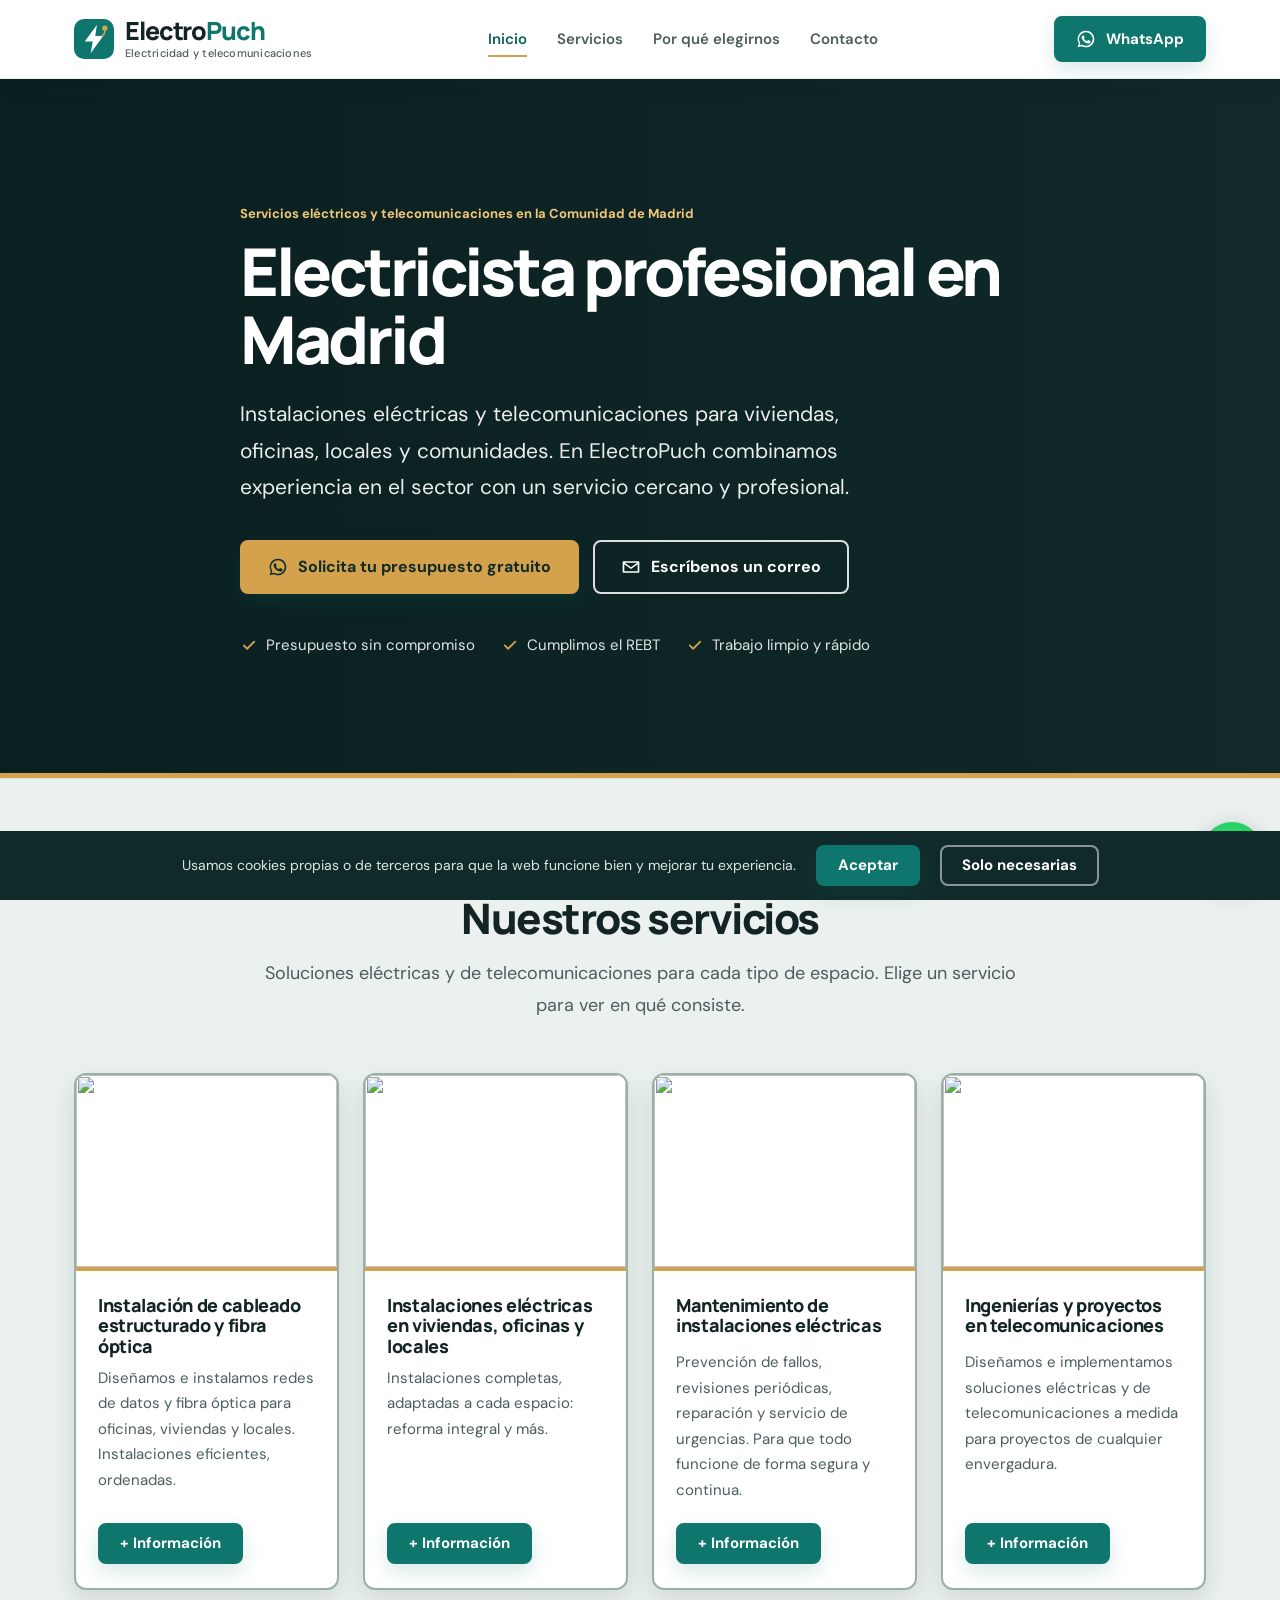
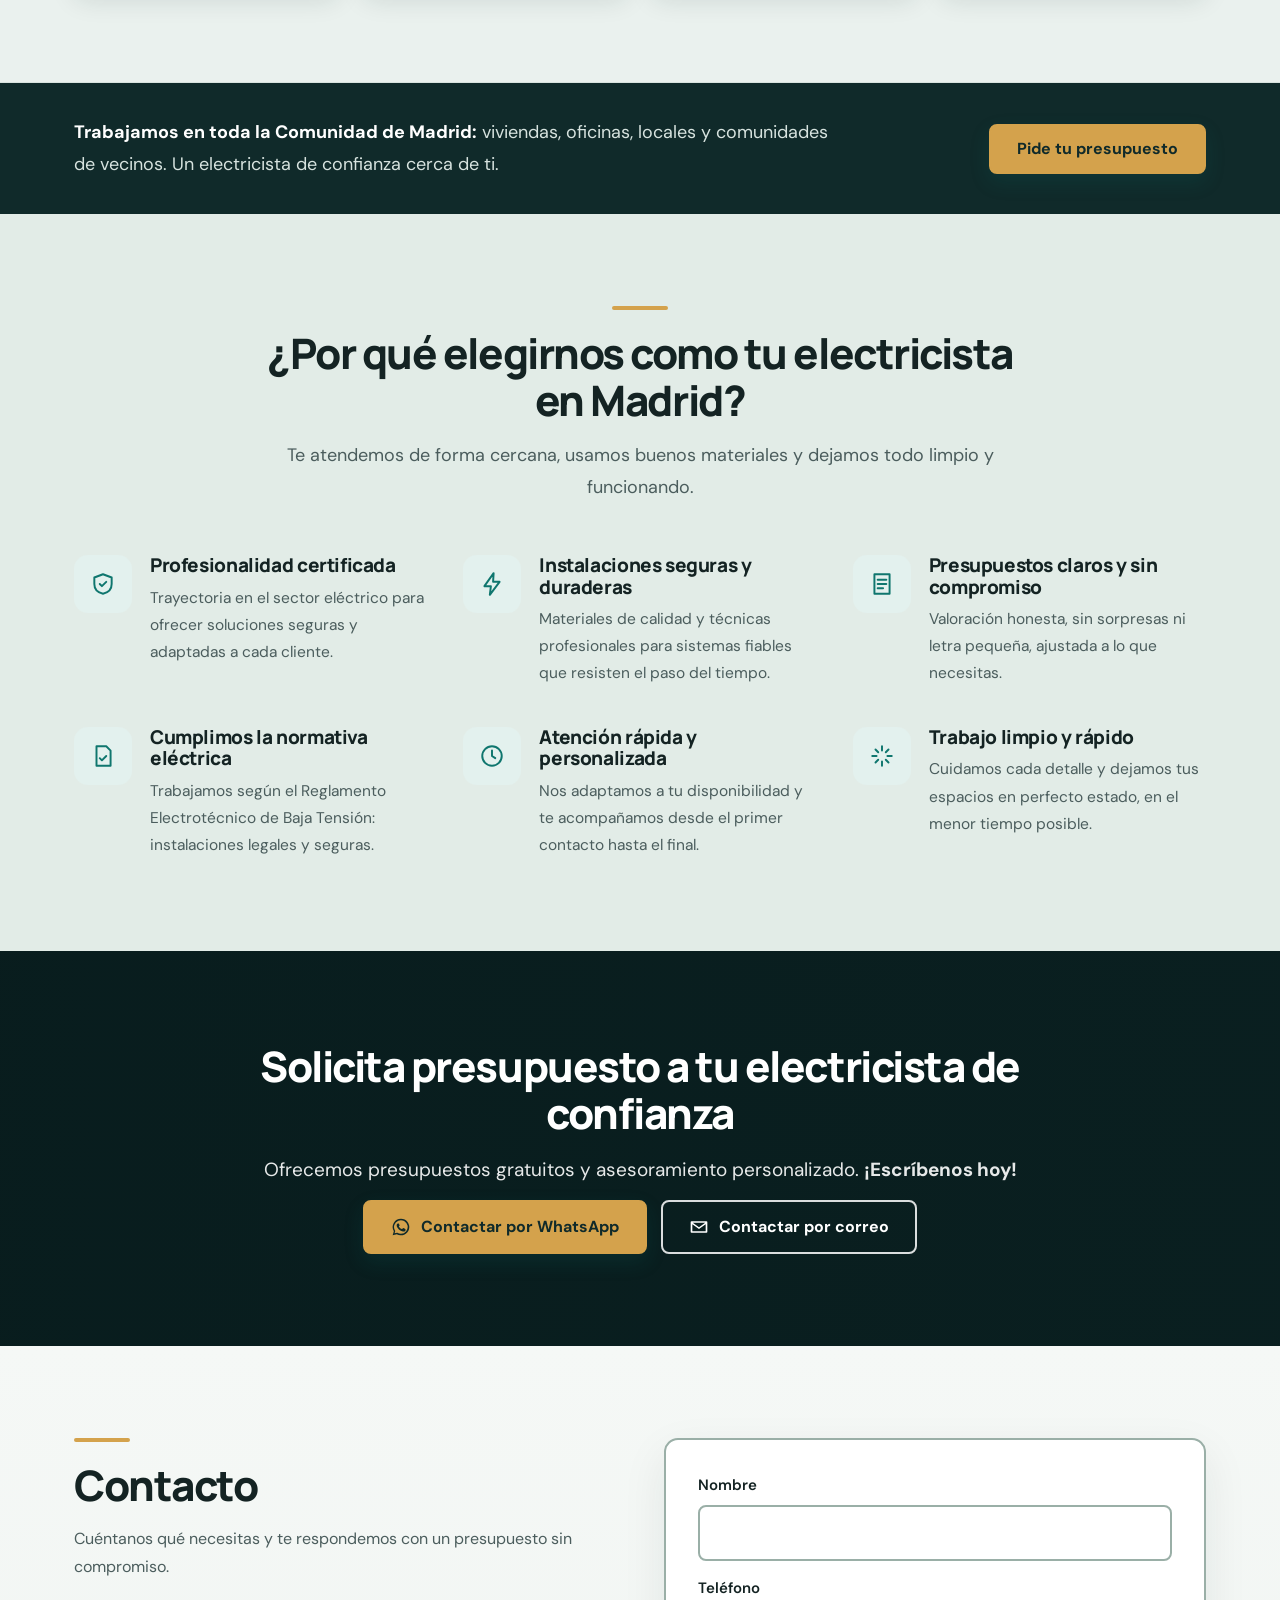
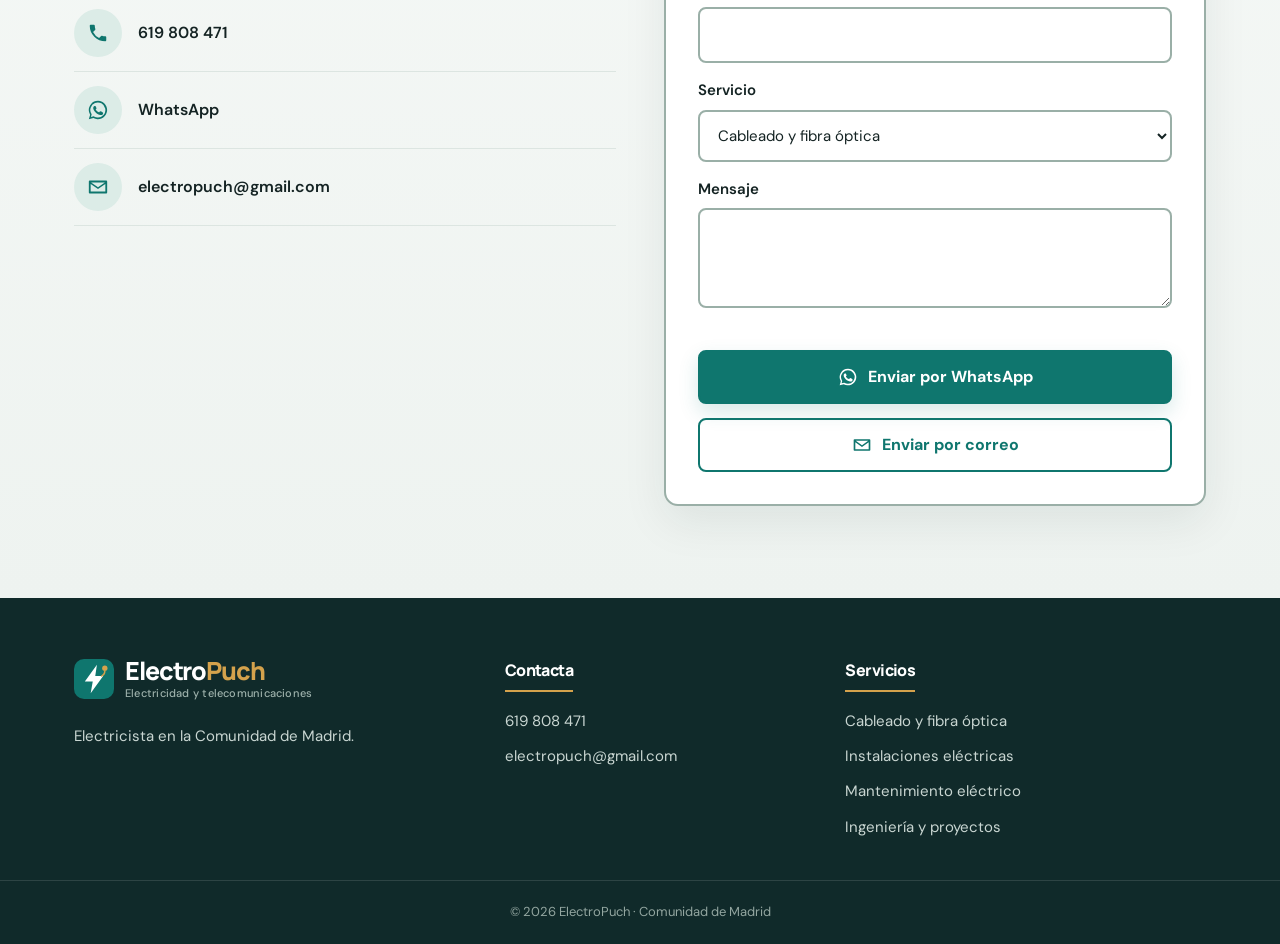
==== index.html @ 527049d5 "commit1" ====
<!DOCTYPE html>
<html lang="es">
<head>
<meta charset="UTF-8">
<meta name="viewport" content="width=device-width, initial-scale=1, viewport-fit=cover">
<title>ElectroPuch</title>
<meta name="description" content="Instalaciones eléctricas y telecomunicaciones para viviendas, oficinas, locales y comunidades en la Comunidad de Madrid. Presupuesto gratuito.">
<meta name="theme-color" content="#0f766e">
<link rel="icon" href="img/favicon.svg" type="image/svg+xml">
<link rel="preconnect" href="https://fonts.googleapis.com"><link rel="preconnect" href="https://fonts.gstatic.com" crossorigin>
<link href="https://fonts.googleapis.com/css2?family=DM+Sans:wght@400;500;600;700&family=Manrope:wght@600;700;800&display=swap" rel="stylesheet">
<link rel="stylesheet" href="css/styles.css">
<style>:root{--hero-img:url("https://files.catbox.moe/97d3z8.webp");--cta-img:url("https://images.unsplash.com/photo-1581092160562-40aa08e78837?auto=format&fit=crop&w=1800&q=85")}</style>
</head>
<body>
<svg width="0" height="0" style="position:absolute" aria-hidden="true">
<symbol id="wa" viewBox="0 0 24 24"><path d="M12 2a10 10 0 0 0-8.6 15.1L2 22l5-1.3A10 10 0 1 0 12 2zm0 18.2c-1.6 0-3.1-.4-4.4-1.2l-.3-.2-3 .8.8-2.9-.2-.3A8.2 8.2 0 1 1 12 20.2zm4.5-6.1c-.2-.1-1.5-.7-1.7-.8s-.4-.1-.6.1-.6.8-.8 1-.3.2-.5.1a6.7 6.7 0 0 1-3.3-2.9c-.2-.4.2-.4.7-1.3.1-.2 0-.3 0-.4l-.8-1.8c-.2-.5-.4-.4-.6-.4h-.5c-.2 0-.4.1-.7.3s-.9.9-.9 2.1 1 2.5 1.1 2.7 1.9 2.9 4.6 4c2.3.9 2.7.7 3.2.7s1.5-.6 1.7-1.2.2-1.1.2-1.2-.2-.2-.4-.3z"/></symbol>
<symbol id="ml" viewBox="0 0 24 24"><path d="M3 5h18a1 1 0 0 1 1 1v12a1 1 0 0 1-1 1H3a1 1 0 0 1-1-1V6a1 1 0 0 1 1-1zm1.5 2L12 12.3 19.5 7zM4 8.8V17h16V8.8l-8 5.5z"/></symbol>
<symbol id="tel" viewBox="0 0 24 24"><path d="M6.6 10.8a15 15 0 0 0 6.6 6.6l2.2-2.2a1 1 0 0 1 1-.25 11.4 11.4 0 0 0 3.6.6 1 1 0 0 1 1 1V20a1 1 0 0 1-1 1A17 17 0 0 1 3 4a1 1 0 0 1 1-1h3.5a1 1 0 0 1 1 1c0 1.3.2 2.5.6 3.6a1 1 0 0 1-.25 1z"/></symbol>
</svg>
<a class="skip" href="#main">Saltar al contenido</a>
<header>
 <div class="w nav">
    <a class="logo" href="./" aria-label="ElectroPuch – inicio"><img src="img/logo.svg" width="40" height="40" alt=""><span class="tx">Electro<b>Puch</b><small>Electricidad y telecomunicaciones</small></span></a>
  <nav id="nav" aria-label="Principal"><ul>
    <li><a href="./" aria-current="page">Inicio</a></li><li><a href="#servicios">Servicios</a></li><li><a href="#porque">Por qué elegirnos</a></li><li><a href="#contacto">Contacto</a></li>
  </ul></nav>
  <a class="btn sm" href="https://wa.me/34619808471?text=Hola%20ElectroPuch%2C%20necesito%20un%20electricista" target="_blank" rel="noopener"><svg aria-hidden="true"><use href="#wa"/></svg>WhatsApp</a>
  <button class="burger" id="bg" aria-label="Abrir menú" aria-expanded="false" aria-controls="nav"><span></span><span></span><span></span></button>
 </div>
</header>
<main id="main">
<section class="hero" id="inicio">
 <div class="w">
  <span class="kicker">Servicios eléctricos y telecomunicaciones en la Comunidad de Madrid</span>
  <h1>Electricista profesional en Madrid</h1>
  <p class="lead">Instalaciones eléctricas y telecomunicaciones para viviendas, oficinas, locales y comunidades. En ElectroPuch combinamos experiencia en el sector con un servicio cercano y profesional.</p>
  <div class="btns">
   <a class="btn gold" href="https://wa.me/34619808471?text=Hola%20ElectroPuch%2C%20quiero%20un%20presupuesto%20gratuito" target="_blank" rel="noopener"><svg aria-hidden="true"><use href="#wa"/></svg>Solicita tu presupuesto gratuito</a>
   <a class="btn line" href="mailto:electropuch@gmail.com?subject=Solicitud%20de%20presupuesto"><svg aria-hidden="true"><use href="#ml"/></svg>Escríbenos un correo</a>
  </div>
  <ul class="hero-points">
   <li><svg viewBox="0 0 24 24" aria-hidden="true"><path d="M5 12.5l4.5 4.5L19 7.5"/></svg>Presupuesto sin compromiso</li><li><svg viewBox="0 0 24 24" aria-hidden="true"><path d="M5 12.5l4.5 4.5L19 7.5"/></svg>Cumplimos el REBT</li><li><svg viewBox="0 0 24 24" aria-hidden="true"><path d="M5 12.5l4.5 4.5L19 7.5"/></svg>Trabajo limpio y rápido</li>
  </ul>
 </div>
</section>

<section class="pad" id="servicios">
 <div class="w">
  <div class="tit c"><span class="bar"></span><h2>Nuestros servicios</h2><p>Soluciones eléctricas y de telecomunicaciones para cada tipo de espacio. Elige un servicio para ver en qué consiste.</p></div>
  <div class="s4">
  <article class="sv">
   <div class="ph"><img src="https://images.unsplash.com/photo-1621905251189-08b45d6a269e?auto=format&fit=crop&w=900&q=85" alt="" loading="lazy" width="900" height="675"></div>
   <div class="bd">
    <h3><a href="cableado-fibra-optica.html">Instalación de cableado estructurado y fibra óptica</a></h3>
    <p>Diseñamos e instalamos redes de datos y fibra óptica para oficinas, viviendas y locales. Instalaciones eficientes, ordenadas.</p>
    <a class="btn sm" href="cableado-fibra-optica.html" aria-label="Más información: Cableado y fibra óptica">+ Información</a>
   </div>
  </article>
  <article class="sv">
   <div class="ph"><img src="https://images.unsplash.com/photo-1581092160562-40aa08e78837?auto=format&fit=crop&w=900&q=85" alt="" loading="lazy" width="900" height="675"></div>
   <div class="bd">
    <h3><a href="instalaciones-electricas.html">Instalaciones eléctricas en viviendas, oficinas y locales</a></h3>
    <p>Instalaciones completas, adaptadas a cada espacio: reforma integral y más.</p>
    <a class="btn sm" href="instalaciones-electricas.html" aria-label="Más información: Instalaciones eléctricas">+ Información</a>
   </div>
  </article>
  <article class="sv">
   <div class="ph"><img src="https://images.unsplash.com/photo-1581092160607-ee22621dd758?auto=format&fit=crop&w=900&q=85" alt="" loading="lazy" width="900" height="675"></div>
   <div class="bd">
    <h3><a href="mantenimiento-instalaciones-electricas.html">Mantenimiento de instalaciones eléctricas</a></h3>
    <p>Prevención de fallos, revisiones periódicas, reparación y servicio de urgencias. Para que todo funcione de forma segura y continua.</p>
    <a class="btn sm" href="mantenimiento-instalaciones-electricas.html" aria-label="Más información: Mantenimiento eléctrico">+ Información</a>
   </div>
  </article>
  <article class="sv">
   <div class="ph"><img src="https://images.unsplash.com/photo-1581092334651-ddf26d9a09d0?auto=format&fit=crop&w=900&q=85" alt="" loading="lazy" width="900" height="675"></div>
   <div class="bd">
    <h3><a href="ingenieria-proyectos-telecomunicaciones.html">Ingenierías y proyectos en telecomunicaciones</a></h3>
    <p>Diseñamos e implementamos soluciones eléctricas y de telecomunicaciones a medida para proyectos de cualquier envergadura.</p>
    <a class="btn sm" href="ingenieria-proyectos-telecomunicaciones.html" aria-label="Más información: Ingeniería y proyectos">+ Información</a>
   </div>
  </article>
  </div>
 </div>
</section>

<section class="zona">
 <div class="w">
  <p><strong>Trabajamos en toda la Comunidad de Madrid:</strong> viviendas, oficinas, locales y comunidades de vecinos. Un electricista de confianza cerca de ti.</p>
  <a class="btn gold" href="#contacto">Pide tu presupuesto</a>
 </div>
</section>

<section class="pad why" id="porque">
 <div class="w">
  <div class="tit c"><span class="bar"></span><h2>¿Por qué elegirnos como tu electricista en Madrid?</h2><p>Te atendemos de forma cercana, usamos buenos materiales y dejamos todo limpio y funcionando.</p></div>
  <div class="g3">
  <div class="ad"><span class="ic"><svg viewBox="0 0 24 24" aria-hidden="true"><path d="M12 3l8 3v6c0 5-3.5 8-8 9-4.5-1-8-4-8-9V6z"/><path d="M9 12l2 2 4-4"/></svg></span><div><h3>Profesionalidad certificada</h3><p>Trayectoria en el sector eléctrico para ofrecer soluciones seguras y adaptadas a cada cliente.</p></div></div>
  <div class="ad"><span class="ic"><svg viewBox="0 0 24 24" aria-hidden="true"><path d="M13.5 2 5 14h6l-1 8 9-12h-6z"/></svg></span><div><h3>Instalaciones seguras y duraderas</h3><p>Materiales de calidad y técnicas profesionales para sistemas fiables que resisten el paso del tiempo.</p></div></div>
  <div class="ad"><span class="ic"><svg viewBox="0 0 24 24" aria-hidden="true"><path d="M5 3h14v18H5z"/><path d="M8 8h8M8 12h8M8 16h5"/></svg></span><div><h3>Presupuestos claros y sin compromiso</h3><p>Valoración honesta, sin sorpresas ni letra pequeña, ajustada a lo que necesitas.</p></div></div>
  <div class="ad"><span class="ic"><svg viewBox="0 0 24 24" aria-hidden="true"><path d="M6 3h9l4 4v14H6z"/><path d="M9 14l2 2 4-4"/></svg></span><div><h3>Cumplimos la normativa eléctrica</h3><p>Trabajamos según el Reglamento Electrotécnico de Baja Tensión: instalaciones legales y seguras.</p></div></div>
  <div class="ad"><span class="ic"><svg viewBox="0 0 24 24" aria-hidden="true"><circle cx="12" cy="12" r="9"/><path d="M12 7v5l3 2"/></svg></span><div><h3>Atención rápida y personalizada</h3><p>Nos adaptamos a tu disponibilidad y te acompañamos desde el primer contacto hasta el final.</p></div></div>
  <div class="ad"><span class="ic"><svg viewBox="0 0 24 24" aria-hidden="true"><path d="M12 3v4M12 17v4M3 12h4M17 12h4M6 6l2.5 2.5M15.5 15.5 18 18M18 6l-2.5 2.5M8.5 15.5 6 18"/></svg></span><div><h3>Trabajo limpio y rápido</h3><p>Cuidamos cada detalle y dejamos tus espacios en perfecto estado, en el menor tiempo posible.</p></div></div>
  </div>
 </div>
</section>

<section class="pad cta">
 <div class="w c">
  <h2>Solicita presupuesto a tu electricista de confianza</h2>
  <p>Ofrecemos presupuestos gratuitos y asesoramiento personalizado. <strong>¡Escríbenos hoy!</strong></p>
  <div class="btns c">
   <a class="btn gold" href="https://wa.me/34619808471?text=Hola%20ElectroPuch%2C%20quiero%20un%20presupuesto%20gratuito" target="_blank" rel="noopener"><svg aria-hidden="true"><use href="#wa"/></svg>Contactar por WhatsApp</a>
   <a class="btn line" href="mailto:electropuch@gmail.com?subject=Solicitud%20de%20presupuesto"><svg aria-hidden="true"><use href="#ml"/></svg>Contactar por correo</a>
  </div>
 </div>
</section>

<section class="pad cont" id="contacto">
 <div class="w cg">
  <div class="ci">
   <span class="bar l"></span><h2>Contacto</h2>
   <p>Cuéntanos qué necesitas y te respondemos con un presupuesto sin compromiso.</p>
   <a class="row" href="tel:+34619808471"><span class="ic"><svg aria-hidden="true"><use href="#tel"/></svg></span><span>619 808 471</span></a>
   <a class="row" href="https://wa.me/34619808471" target="_blank" rel="noopener"><span class="ic"><svg aria-hidden="true"><use href="#wa"/></svg></span><span>WhatsApp</span></a>
   <a class="row" href="mailto:electropuch@gmail.com"><span class="ic"><svg aria-hidden="true"><use href="#ml"/></svg></span><span>electropuch@gmail.com</span></a>
  </div>
  <form id="f" novalidate>
   <label>Nombre<input name="n" autocomplete="name" required></label>
   <label>Teléfono<input name="t" type="tel" autocomplete="tel" required></label>
   <label>Servicio<select name="s"><option>Cableado y fibra óptica</option><option>Instalaciones eléctricas</option><option>Mantenimiento eléctrico</option><option>Ingeniería y proyectos</option><option>Otro</option></select></label>
   <label>Mensaje<textarea name="m"></textarea></label>
   <p class="err" id="err" role="alert"></p>
   <button class="btn" type="submit"><svg aria-hidden="true"><use href="#wa"/></svg>Enviar por WhatsApp</button>
   <button class="btn ghost" type="button" id="mail"><svg aria-hidden="true"><use href="#ml"/></svg>Enviar por correo</button>
  </form>
 </div>
</section>
</main>
<footer>
 <div class="w fg">
    <div><a class="logo" href="./"><img src="img/logo.svg" width="40" height="40" alt=""><span class="tx">Electro<b>Puch</b><small>Electricidad y telecomunicaciones</small></span></a><p style="margin-top:16px">Electricista en la Comunidad de Madrid.</p></div>
  <div><h4>Contacta</h4><ul><li><a href="tel:+34619808471">619 808 471</a></li><li><a href="mailto:electropuch@gmail.com">electropuch@gmail.com</a></li></ul></div>
    <div><h4>Servicios</h4><ul><li><a href="cableado-fibra-optica.html">Cableado y fibra óptica</a></li><li><a href="instalaciones-electricas.html">Instalaciones eléctricas</a></li><li><a href="mantenimiento-instalaciones-electricas.html">Mantenimiento eléctrico</a></li><li><a href="ingenieria-proyectos-telecomunicaciones.html">Ingeniería y proyectos</a></li></ul></div>
 </div>
 <div class="copy">© 2026 ElectroPuch · Comunidad de Madrid</div>
</footer>
<a class="wa" href="https://wa.me/34619808471?text=Hola%20ElectroPuch" target="_blank" rel="noopener" aria-label="Escribir por WhatsApp"><svg aria-hidden="true"><use href="#wa"/></svg></a>
<div id="ck" role="region" aria-label="Cookies"><span>Usamos cookies propias o de terceros para que la web funcione bien y mejorar tu experiencia.</span><button class="btn sm" id="ok">Aceptar</button><button class="btn sm line" id="no">Solo necesarias</button></div>
<script src="js/main.js"></script>
</body>
</html>
---- css/styles.css ----
/* =========================================================
   ElectroPuch – hoja de estilos común (inicio + subpáginas)
   ========================================================= */
:root{
  --teal:#0f766e; --teal-d:#115e59; --teal-l:#e3f1ee;
  --gold:#d4a24c; --gold-l:#f6ecd7;
  --ink:#102a2a; --ink-2:#142323; --tx:#4b5d5d;
  --bg:#fff; --soft:#f3f6f4; --line:#dce5e1;
  --f-body:'DM Sans','Helvetica Neue',Arial,sans-serif;
  --f-head:'Manrope','DM Sans',Arial,sans-serif;
  --r:12px; --shadow:0 12px 32px rgba(16,42,42,.07);
}
*,*::before,*::after{box-sizing:border-box}
html{scroll-behavior:smooth;scroll-padding-top:90px;color-scheme:light}
body{margin:0;font:16px/1.75 var(--f-body);color:var(--tx);background:var(--bg);-webkit-font-smoothing:antialiased}
img{max-width:100%;display:block}
a{color:inherit;text-decoration:none}
p{margin:0 0 14px}
h1,h2,h3,h4{font-family:var(--f-head);color:var(--ink-2);margin:0;line-height:1.12;letter-spacing:-.035em;font-weight:800}
h1{font-size:clamp(36px,5.6vw,66px);letter-spacing:-.05em}
h2{font-size:clamp(28px,3.5vw,42px);margin-bottom:16px}
h3{font-size:19px;margin-bottom:8px;letter-spacing:-.02em}
:focus-visible{outline:3px solid var(--teal);outline-offset:3px;border-radius:4px}
.skip{position:absolute;left:-999px;top:8px;background:#fff;color:var(--ink);padding:10px 16px;border-radius:6px;z-index:100}
.skip:focus{left:8px}
.w{max-width:1180px;margin:0 auto;padding:0 24px}
.pad{padding:92px 0}
.c{text-align:center}
.tit{max-width:780px;margin:0 auto 52px}
.tit p{font-size:18px}
.bar{display:block;width:56px;height:4px;border-radius:4px;background:var(--gold);margin:0 auto 20px}
.bar.l{margin-left:0}

/* ---------- botones ---------- */
.btn{display:inline-flex;align-items:center;justify-content:center;gap:10px;font:700 16px/1 var(--f-body);padding:15px 26px;border:2px solid var(--teal);background:var(--teal);color:#fff;border-radius:8px;cursor:pointer;box-shadow:0 8px 20px rgba(15,118,110,.16);transition:transform .2s,background .2s,box-shadow .2s,color .2s}
.btn:hover{background:var(--teal-d);border-color:var(--teal-d);transform:translateY(-2px);box-shadow:0 12px 24px rgba(15,118,110,.24)}
.btn svg{width:20px;height:20px;fill:currentColor;flex:none}
.btn.sm{padding:11px 20px;font-size:15px}
.btn.line{background:transparent;border-color:rgba(255,255,255,.85);color:#fff;box-shadow:none}
.btn.line:hover{background:#fff;color:var(--ink);border-color:#fff}
.btn.ghost{background:transparent;color:var(--teal);box-shadow:none}
.btn.ghost:hover{background:var(--teal);color:#fff}
.btn.gold{background:var(--gold);border-color:var(--gold);color:var(--ink)}
.btn.gold:hover{background:#e2b562;border-color:#e2b562}
.btns{display:flex;flex-wrap:wrap;gap:14px}
.c .btns,.btns.c{justify-content:center}

/* ---------- logo ---------- */
.logo{display:inline-flex;align-items:center;gap:11px;font:800 25px/1 var(--f-head);letter-spacing:-.045em;color:var(--ink-2)}
.logo img{width:40px;height:40px}
.logo b{font-weight:800;color:var(--teal)}
.logo small{display:block;font:500 11px/1.2 var(--f-body);letter-spacing:.02em;color:var(--tx);margin-top:4px}
.logo .tx{display:block}

/* ---------- cabecera ---------- */
header{position:sticky;top:0;z-index:50;background:rgba(255,255,255,.96);backdrop-filter:blur(8px);border-bottom:1px solid rgba(16,42,42,.08);box-shadow:0 5px 22px rgba(16,42,42,.05)}
.nav{display:flex;align-items:center;justify-content:space-between;height:78px;gap:20px}
nav ul{display:flex;gap:30px;list-style:none;margin:0;padding:0;font-size:15px;font-weight:600}
nav a{padding:6px 0;border-bottom:2px solid transparent;transition:border-color .2s,color .2s}
nav a:hover,nav a[aria-current="page"]{border-color:var(--gold);color:var(--teal-d)}
.burger{display:none;background:none;border:0;width:44px;height:44px;cursor:pointer}
.burger span{display:block;height:2px;background:var(--ink);margin:6px 8px;transition:transform .2s,opacity .2s}
.burger[aria-expanded="true"] span:nth-child(1){transform:translateY(8px) rotate(45deg)}
.burger[aria-expanded="true"] span:nth-child(2){opacity:0}
.burger[aria-expanded="true"] span:nth-child(3){transform:translateY(-8px) rotate(-45deg)}

/* ---------- hero (inicio) ---------- */
.hero{position:relative;min-height:660px;display:grid;align-items:center;color:#fff;background:#183333 var(--hero-img) center/cover no-repeat;padding:120px 0}
.hero::before{content:"";position:absolute;inset:0;background:linear-gradient(90deg,rgba(8,28,29,.88),rgba(8,28,29,.45))}
.hero::after{content:"";position:absolute;left:0;right:0;bottom:0;height:5px;background:var(--gold)}
.hero .w{position:relative}
.hero h1{color:#fff;max-width:800px;margin-bottom:22px;line-height:1.03}
.hero p.lead{font-size:clamp(18px,2vw,21px);max-width:640px;color:rgba(255,255,255,.92);margin-bottom:34px}
.kicker{display:inline-block;font:700 13px/1 var(--f-body);color:#f1c879;margin-bottom:18px}
.hero-points{display:flex;flex-wrap:wrap;gap:10px 26px;list-style:none;margin:38px 0 0;padding:0;font-size:15px;color:rgba(255,255,255,.88)}
.hero-points li{display:flex;align-items:center;gap:8px}
.hero-points svg{width:18px;height:18px;stroke:var(--gold);fill:none;stroke-width:2.4;stroke-linecap:round;stroke-linejoin:round}

/* ---------- tarjetas de servicios ---------- */
#servicios{background:#eaf1ee;border-top:1px solid #d8e3de;border-bottom:1px solid #d8e3de}
.s4{display:grid;grid-template-columns:repeat(4,1fr);gap:24px}
.sv{display:flex;flex-direction:column;background:#fff;border:2px solid #9aafa7;border-radius:var(--r);overflow:hidden;box-shadow:0 10px 26px rgba(16,42,42,.12);transition:transform .22s,box-shadow .22s,border-color .22s}
.sv:hover{transform:translateY(-5px);border-color:var(--teal);box-shadow:0 22px 44px rgba(16,42,42,.18)}
.sv .ph{aspect-ratio:4/3;overflow:hidden;border-bottom:4px solid var(--gold)}
.sv .ph img{width:100%;height:100%;object-fit:cover;transition:transform .5s}
.sv:hover .ph img{transform:scale(1.04)}
.sv .bd{display:flex;flex-direction:column;flex:1;padding:24px 22px 24px}
.sv h3{font-size:18px;min-height:2.5em;margin-bottom:10px}
.sv h3 a::after{content:"";position:absolute;inset:0}  /* toda la tarjeta clicable */
.sv{position:relative}
.sv p{font-size:15px;line-height:1.7;flex:1}
.sv .btn{align-self:flex-start;position:relative;z-index:1;margin-top:6px}

/* ---------- banda de zonas ---------- */
.zona{background:var(--ink);color:#d7e3df}
.zona .w{display:flex;flex-wrap:wrap;align-items:center;justify-content:space-between;gap:20px;padding-top:34px;padding-bottom:34px}
.zona p{margin:0;font-size:18px;max-width:760px}
.zona strong{color:#fff}

/* ---------- ventajas ---------- */
.why{background:#e2ece7}
.g3{display:grid;grid-template-columns:repeat(3,1fr);gap:40px 36px}
.ad{display:flex;gap:18px;align-items:flex-start}
.ad .ic{flex:none;width:58px;height:58px;border-radius:14px;background:var(--teal-l);display:grid;place-items:center}
.ad .ic svg{width:26px;height:26px;fill:none;stroke:var(--teal);stroke-width:1.8;stroke-linecap:round;stroke-linejoin:round}
.ad p{font-size:15.5px;margin:0}

/* ---------- CTA ---------- */
.cta{position:relative;color:#fff;background:#102a2a var(--cta-img) center/cover;}
.cta::before{content:"";position:absolute;inset:0;background:linear-gradient(90deg,rgba(8,28,29,.94),rgba(8,28,29,.78))}
.cta .w{position:relative;max-width:860px}
.cta h2{color:#fff}
.cta p{font-size:19px;color:rgba(255,255,255,.9)}

/* ---------- contacto ---------- */
.cont{background:linear-gradient(180deg,#f5f8f6,#eef3f0)}
.cg{display:grid;grid-template-columns:1fr 1fr;gap:48px;align-items:start}
.ci a.row{display:flex;align-items:center;gap:16px;padding:14px 0;border-bottom:1px solid var(--line);color:var(--ink-2);font-weight:600}
.ci .ic{width:48px;height:48px;border-radius:50%;background:#dcece7;display:grid;place-items:center;flex:none}
.ci .ic svg{width:22px;height:22px;fill:var(--teal)}
.ci a.row:hover span:last-child{color:var(--teal-d)}
form{background:#fff;border:2px solid #9aafa7;border-radius:14px;padding:32px;display:grid;gap:14px;box-shadow:0 16px 45px rgba(16,42,42,.08)}
label{display:grid;gap:6px;font-size:15px;font-weight:600;color:var(--ink-2)}
input,select,textarea{font:inherit;font-weight:400;color:var(--ink-2);border:2px solid #9aafa7;border-radius:8px;padding:13px 14px;width:100%;background:#fff}
input:focus,select:focus,textarea:focus{outline:3px solid rgba(15,118,110,.18);border-color:var(--teal)}
textarea{min-height:100px;resize:vertical}
.err{font-size:14px;color:#b00020;margin:0;min-height:1em}

/* ---------- pie ---------- */
footer{background:var(--ink);color:#c9d6d2;font-size:15px}
footer .logo{color:#fff}
footer .logo b{color:var(--gold)}
footer .logo small{color:#9db1ab}
.fg{display:grid;grid-template-columns:1.3fr 1fr 1.2fr;gap:40px;padding:60px 24px 40px}
footer h4{font-size:16px;color:#fff;margin:0 0 16px;padding-bottom:10px;border-bottom:2px solid var(--gold);display:inline-block}
footer ul{list-style:none;margin:0;padding:0;display:grid;gap:9px}
footer a:hover{color:var(--gold)}
.copy{border-top:1px solid rgba(255,255,255,.12);text-align:center;padding:20px 24px;font-size:13px;color:#93a6a0}

/* ---------- flotantes ---------- */
.wa{position:fixed;right:18px;bottom:calc(18px + env(safe-area-inset-bottom,0px));z-index:60;width:60px;height:60px;border-radius:50%;background:#25d366;display:grid;place-items:center;box-shadow:0 8px 24px rgba(0,0,0,.25);transition:transform .2s,opacity .2s}
.wa:hover{transform:translateY(-3px)}
.wa svg{width:32px;height:32px;fill:#fff}
#ck{position:fixed;left:0;right:0;bottom:0;z-index:70;background:var(--ink);color:#dde7e3;font-size:14px;padding:14px 24px calc(14px + env(safe-area-inset-bottom,0px));display:flex;flex-wrap:wrap;gap:12px 20px;align-items:center;justify-content:center}
#ck[hidden]{display:none}
#ck .btn.line{border-color:rgba(255,255,255,.5)}

/* =========================================================
   SUBPÁGINAS DE SERVICIO
   ========================================================= */
.crumbs{font-size:14px;color:#9db8b1;margin-bottom:20px}
.crumbs a{text-decoration:underline;text-underline-offset:3px}
.crumbs a:hover{color:#fff}
.shero{background:var(--ink);color:#fff;position:relative;overflow:hidden}
.shero::after{content:"";position:absolute;left:0;right:0;bottom:0;height:5px;background:var(--gold)}
.shero .w{display:grid;grid-template-columns:1.05fr .95fr;gap:56px;align-items:center;padding-top:70px;padding-bottom:80px}
.shero h1{color:#fff;font-size:clamp(32px,4.6vw,54px);margin-bottom:20px;line-height:1.06}
.shero p.lead{font-size:19px;color:rgba(255,255,255,.88);margin-bottom:30px}
.shero .img{border-radius:16px;overflow:hidden;box-shadow:0 30px 60px rgba(0,0,0,.35);aspect-ratio:4/3;border:1px solid rgba(255,255,255,.12)}
.shero .img img{width:100%;height:100%;object-fit:cover}

.two{display:grid;grid-template-columns:1fr 1fr;gap:56px;align-items:start}
.intro p{font-size:18px}
.checks{list-style:none;margin:0;padding:0;display:grid;gap:14px}
.checks li{display:flex;gap:14px;align-items:flex-start;padding:16px 18px;background:#fff;border:2px solid #9aafa7;border-radius:10px;font-weight:500;color:var(--ink-2)}
.checks svg{flex:none;width:22px;height:22px;margin-top:2px;stroke:var(--teal);fill:none;stroke-width:2.4;stroke-linecap:round;stroke-linejoin:round}
.checks span{display:block;font-weight:400;color:var(--tx);font-size:15px;margin-top:2px}

.steps{list-style:none;margin:0;padding:0;display:grid;grid-template-columns:repeat(4,1fr);gap:24px;counter-reset:st}
.steps li{position:relative;padding:28px 24px;background:#fff;border:2px solid #9aafa7;border-radius:var(--r);counter-increment:st}
.steps li::before{content:counter(st);display:grid;place-items:center;width:38px;height:38px;border-radius:50%;background:var(--teal);color:#fff;font:800 17px var(--f-head);margin-bottom:16px}
.steps p{font-size:15px;margin:0}

.faq{max-width:820px;margin:0 auto}
.faq details{background:#fff;border:2px solid #9aafa7;border-radius:10px;margin-bottom:12px;overflow:hidden}
.faq summary{cursor:pointer;list-style:none;padding:18px 54px 18px 22px;font:700 17px/1.4 var(--f-head);color:var(--ink-2);position:relative;letter-spacing:-.01em}
.faq summary::-webkit-details-marker{display:none}
.faq summary::after{content:"+";position:absolute;right:22px;top:50%;transform:translateY(-50%);font-size:26px;font-weight:500;color:var(--teal);transition:transform .2s}
.faq details[open] summary::after{transform:translateY(-50%) rotate(45deg)}
.faq details p{padding:0 22px 20px;margin:0}

.rel{display:grid;grid-template-columns:repeat(3,1fr);gap:20px}
.rel a{display:block;padding:24px;background:#fff;border:2px solid #9aafa7;border-radius:var(--r);transition:border-color .2s,transform .2s}
.rel a:hover{border-color:var(--teal);transform:translateY(-3px)}
.rel strong{display:block;font:800 18px/1.25 var(--f-head);color:var(--ink-2);letter-spacing:-.02em;margin-bottom:6px}
.rel span{font-size:14.5px}
.soft{background:var(--soft)}

/* =========================================================
   RESPONSIVE
   ========================================================= */
@media(max-width:1020px){
  .s4{grid-template-columns:1fr 1fr}.g3{grid-template-columns:1fr 1fr}
  .cg,.two{grid-template-columns:1fr}.fg{grid-template-columns:1fr 1fr}
  .steps{grid-template-columns:1fr 1fr}.sv h3{min-height:0}
  .shero .w{grid-template-columns:1fr;gap:36px}
  .rel{grid-template-columns:1fr}
}
@media(max-width:800px){
  .burger{display:block}
  nav{position:absolute;left:0;right:0;top:100%;background:#fff;border-bottom:1px solid var(--line);display:none;box-shadow:0 14px 24px rgba(16,42,42,.08)}
  nav.open{display:block}
  nav ul{flex-direction:column;gap:0;padding:8px 24px 16px}
  nav li a{display:block;padding:13px 0;border-bottom:1px solid var(--line)}
  .nav>.btn{display:none}
  .nav{height:68px}.logo{font-size:23px}.logo img{width:36px;height:36px}
  .hero{padding:90px 0;min-height:560px}
  .pad{padding:64px 0}
}
@media(max-width:560px){
  .s4,.g3,.fg,.steps{grid-template-columns:1fr}
  .sv{max-width:460px;margin:0 auto;width:100%}
  .btns .btn{width:100%}
  .btn{min-height:44px}
  form{padding:22px}
  .wa{width:54px;height:54px;right:14px}
  .logo small{display:none}
  #ck{padding-left:16px;padding-right:16px;gap:8px 10px}
  #ck>span{flex:1 1 100%;text-align:center}
  #ck .btn{flex:1 1 auto;min-width:0;padding-left:12px;padding-right:12px}
  .wa.over-form{opacity:0;pointer-events:none;transform:scale(.85)}
}
@media(prefers-reduced-motion:reduce){
  html{scroll-behavior:auto}
  *,*::before,*::after{transition:none!important}
}
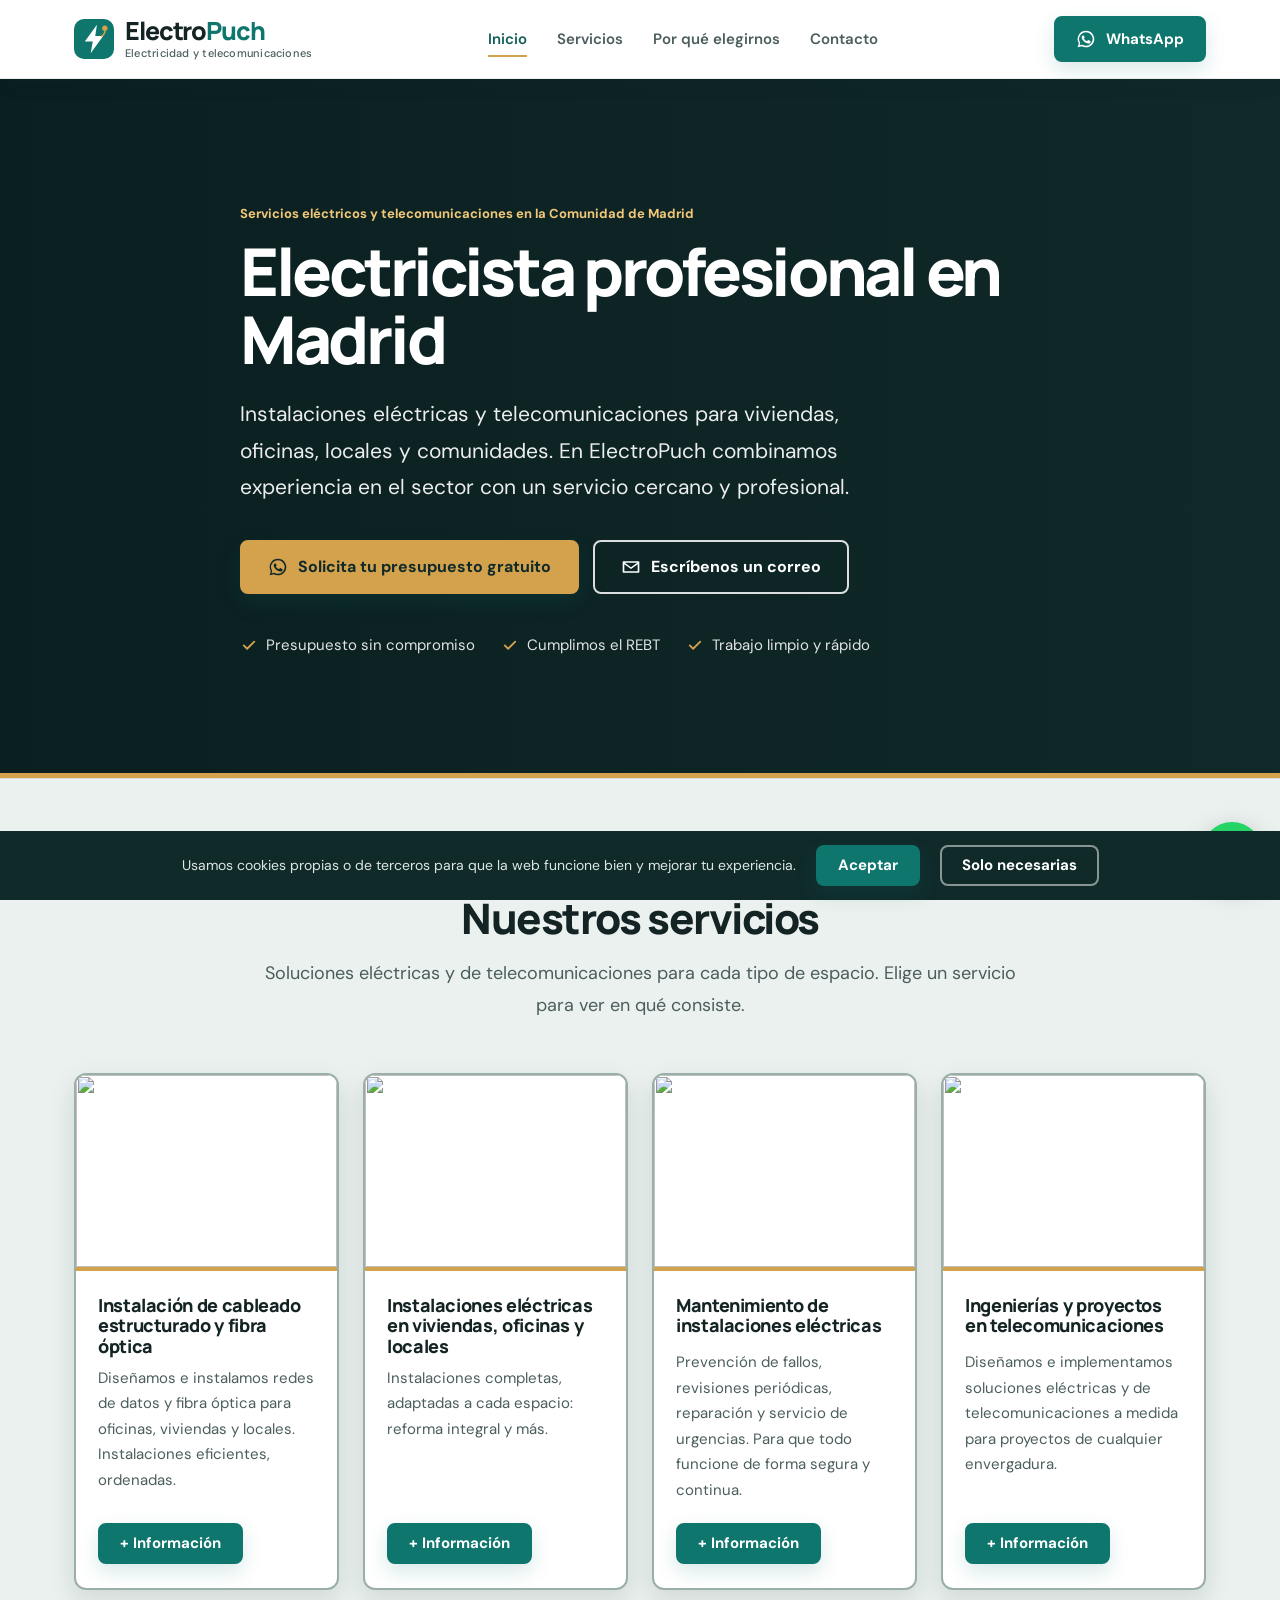
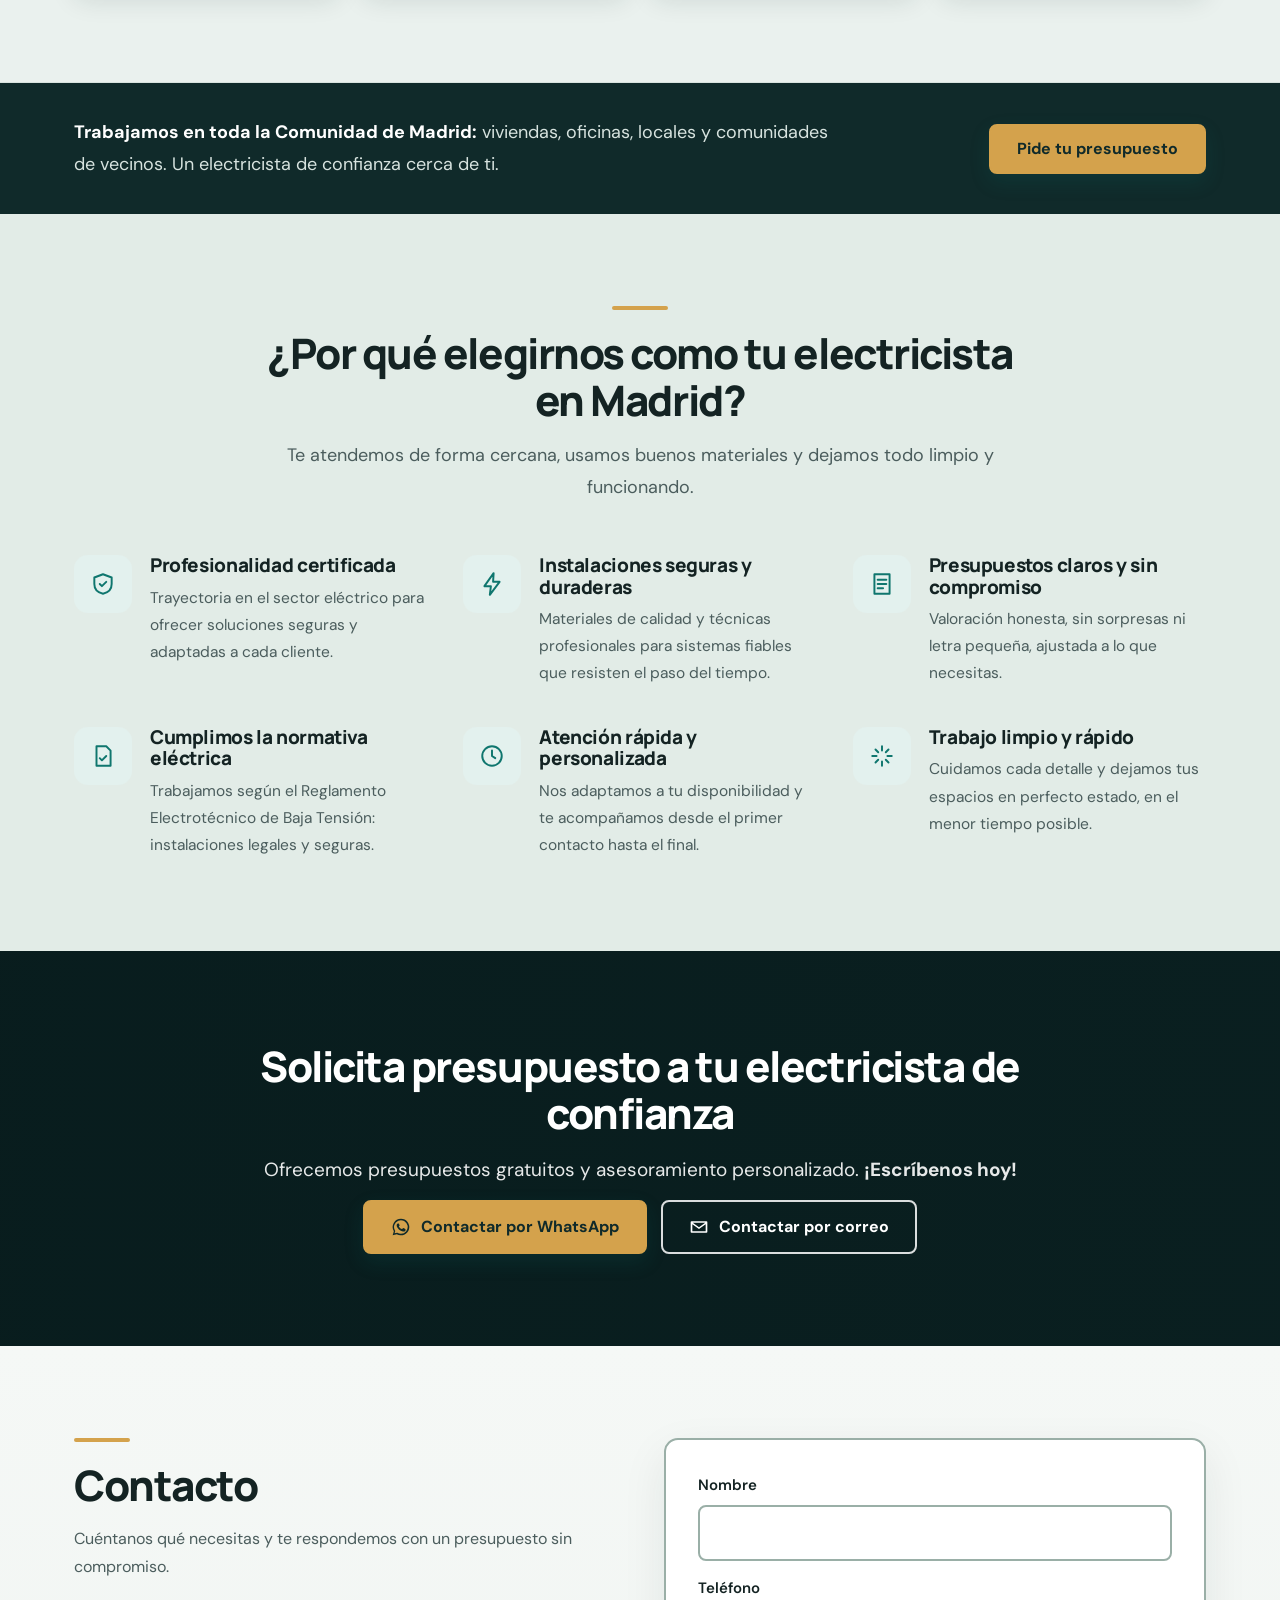
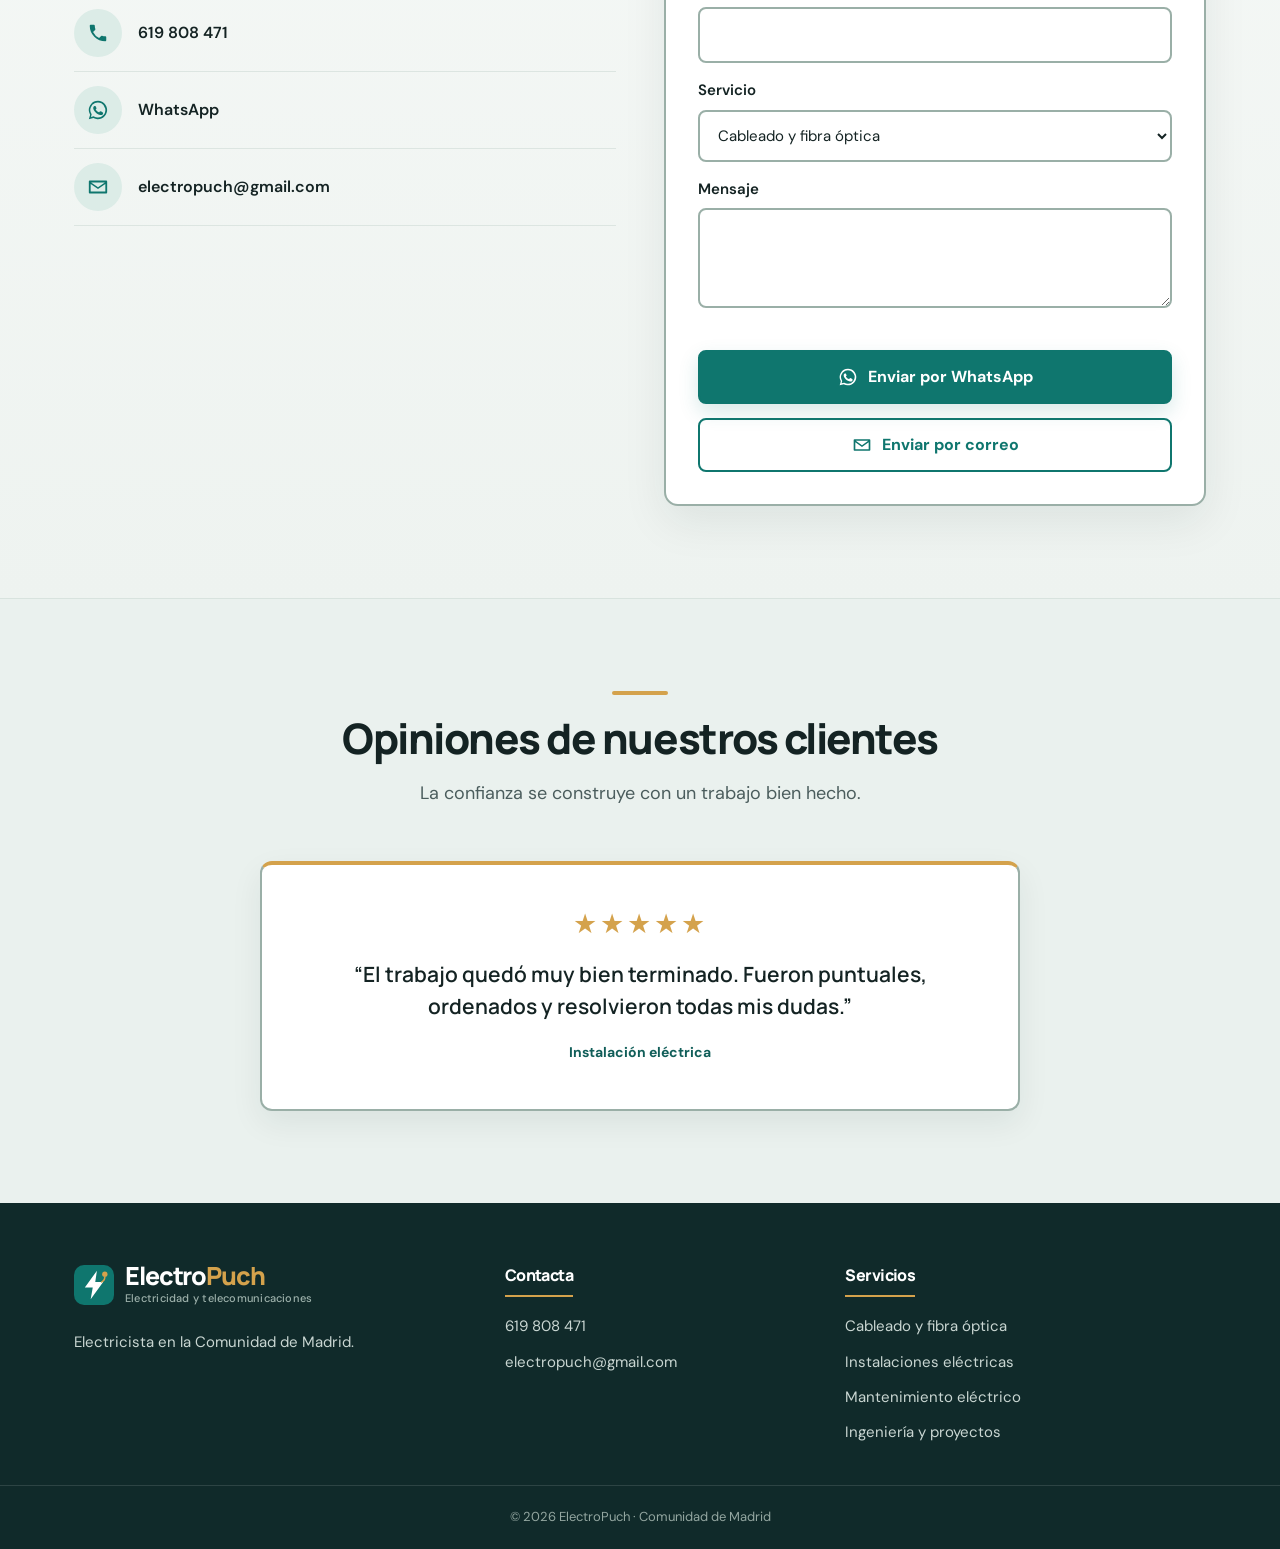
==== commit 2851941d: "commit2" ====
--- a/index.html
+++ b/index.html
@@ -50,7 +50,7 @@
   <div class="tit c"><span class="bar"></span><h2>Nuestros servicios</h2><p>Soluciones eléctricas y de telecomunicaciones para cada tipo de espacio. Elige un servicio para ver en qué consiste.</p></div>
   <div class="s4">
   <article class="sv">
-   <div class="ph"><img src="https://images.unsplash.com/photo-1621905251189-08b45d6a269e?auto=format&fit=crop&w=900&q=85" alt="" loading="lazy" width="900" height="675"></div>
+  <div class="ph"><img src="https://files.catbox.moe/ir3ucu.jpg" alt="" loading="lazy" width="900" height="675"></div>
    <div class="bd">
     <h3><a href="cableado-fibra-optica.html">Instalación de cableado estructurado y fibra óptica</a></h3>
     <p>Diseñamos e instalamos redes de datos y fibra óptica para oficinas, viviendas y locales. Instalaciones eficientes, ordenadas.</p>
@@ -58,7 +58,7 @@
    </div>
   </article>
   <article class="sv">
-   <div class="ph"><img src="https://images.unsplash.com/photo-1581092160562-40aa08e78837?auto=format&fit=crop&w=900&q=85" alt="" loading="lazy" width="900" height="675"></div>
+  <div class="ph"><img src="https://files.catbox.moe/rq163l.jpg" alt="" loading="lazy" width="900" height="675"></div>
    <div class="bd">
     <h3><a href="instalaciones-electricas.html">Instalaciones eléctricas en viviendas, oficinas y locales</a></h3>
     <p>Instalaciones completas, adaptadas a cada espacio: reforma integral y más.</p>
@@ -66,7 +66,7 @@
    </div>
   </article>
   <article class="sv">
-   <div class="ph"><img src="https://images.unsplash.com/photo-1581092160607-ee22621dd758?auto=format&fit=crop&w=900&q=85" alt="" loading="lazy" width="900" height="675"></div>
+  <div class="ph"><img src="https://files.catbox.moe/uz0x1k.jpg" alt="" loading="lazy" width="900" height="675"></div>
    <div class="bd">
     <h3><a href="mantenimiento-instalaciones-electricas.html">Mantenimiento de instalaciones eléctricas</a></h3>
     <p>Prevención de fallos, revisiones periódicas, reparación y servicio de urgencias. Para que todo funcione de forma segura y continua.</p>
@@ -74,7 +74,7 @@
    </div>
   </article>
   <article class="sv">
-   <div class="ph"><img src="https://images.unsplash.com/photo-1581092334651-ddf26d9a09d0?auto=format&fit=crop&w=900&q=85" alt="" loading="lazy" width="900" height="675"></div>
+  <div class="ph"><img src="https://files.catbox.moe/a2gnjv.jpg" alt="" loading="lazy" width="900" height="675"></div>
    <div class="bd">
     <h3><a href="ingenieria-proyectos-telecomunicaciones.html">Ingenierías y proyectos en telecomunicaciones</a></h3>
     <p>Diseñamos e implementamos soluciones eléctricas y de telecomunicaciones a medida para proyectos de cualquier envergadura.</p>
@@ -138,6 +138,30 @@
  </div>
 </section>
 </main>
+<section class="pad reviews" id="opiniones" aria-labelledby="reviews-title">
+ <div class="w">
+  <div class="tit c"><span class="bar"></span><h2 id="reviews-title">Opiniones de nuestros clientes</h2><p>La confianza se construye con un trabajo bien hecho.</p></div>
+  <div class="review-carousel" aria-roledescription="carrusel" aria-label="Opiniones de clientes">
+  <div class="review-track" id="review-track" aria-live="off">
+    <article class="review-slide" aria-label="Opinión 1 de 3">
+     <div class="review-stars" role="img" aria-label="5 de 5 estrellas">★★★★★</div>
+     <blockquote>“El trabajo quedó muy bien terminado. Fueron puntuales, ordenados y resolvieron todas mis dudas.”</blockquote>
+     <p class="review-service">Instalación eléctrica</p>
+    </article>
+    <article class="review-slide" aria-label="Opinión 2 de 3" hidden>
+     <div class="review-stars" role="img" aria-label="5 de 5 estrellas">★★★★★</div>
+     <blockquote>“Nos ayudaron con la instalación de red y fibra. Todo quedó funcionando y bien organizado.”</blockquote>
+     <p class="review-service">Cableado y fibra óptica</p>
+    </article>
+    <article class="review-slide" aria-label="Opinión 3 de 3" hidden>
+     <div class="review-stars" role="img" aria-label="5 de 5 estrellas">★★★★★</div>
+     <blockquote>“Buena atención desde el primer contacto y un presupuesto claro. Muy profesionales.”</blockquote>
+     <p class="review-service">Mantenimiento eléctrico</p>
+    </article>
+   </div>
+  </div>
+ </div>
+</section>
 <footer>
  <div class="w fg">
     <div><a class="logo" href="./"><img src="img/logo.svg" width="40" height="40" alt=""><span class="tx">Electro<b>Puch</b><small>Electricidad y telecomunicaciones</small></span></a><p style="margin-top:16px">Electricista en la Comunidad de Madrid.</p></div>
--- a/css/styles.css
+++ b/css/styles.css
@@ -126,6 +126,17 @@
 textarea{min-height:100px;resize:vertical}
 .err{font-size:14px;color:#b00020;margin:0;min-height:1em}
 
+/* ---------- opiniones ---------- */
+.reviews{background:#eaf1ee;border-top:1px solid #d8e3de}
+.review-carousel{max-width:760px;margin:0 auto}
+.review-track{min-height:250px;display:grid;place-items:center;background:#fff;border:2px solid #9aafa7;border-top:4px solid var(--gold);border-radius:var(--r);padding:38px 48px;text-align:center;box-shadow:var(--shadow)}
+.review-slide{width:100%;animation:review-in .28s ease both}
+.review-slide[hidden]{display:none}
+.review-stars{color:var(--gold);font-size:27px;line-height:1;letter-spacing:3px;margin-bottom:22px}
+.review-slide blockquote{margin:0 auto 18px;font:600 21px/1.5 var(--f-head);color:var(--ink-2)}
+.review-service{margin:0;color:var(--teal-d);font-weight:700;font-size:14px}
+@keyframes review-in{from{opacity:0;transform:translateY(8px)}to{opacity:1;transform:translateY(0)}}
+
 /* ---------- pie ---------- */
 footer{background:var(--ink);color:#c9d6d2;font-size:15px}
 footer .logo{color:#fff}
@@ -214,6 +225,8 @@
   .btn{min-height:44px}
   form{padding:22px}
   .wa{width:54px;height:54px;right:14px}
+  .review-track{min-height:270px;padding:30px 22px}
+  .review-slide blockquote{font-size:18px}
   .logo small{display:none}
   #ck{padding-left:16px;padding-right:16px;gap:8px 10px}
   #ck>span{flex:1 1 100%;text-align:center}
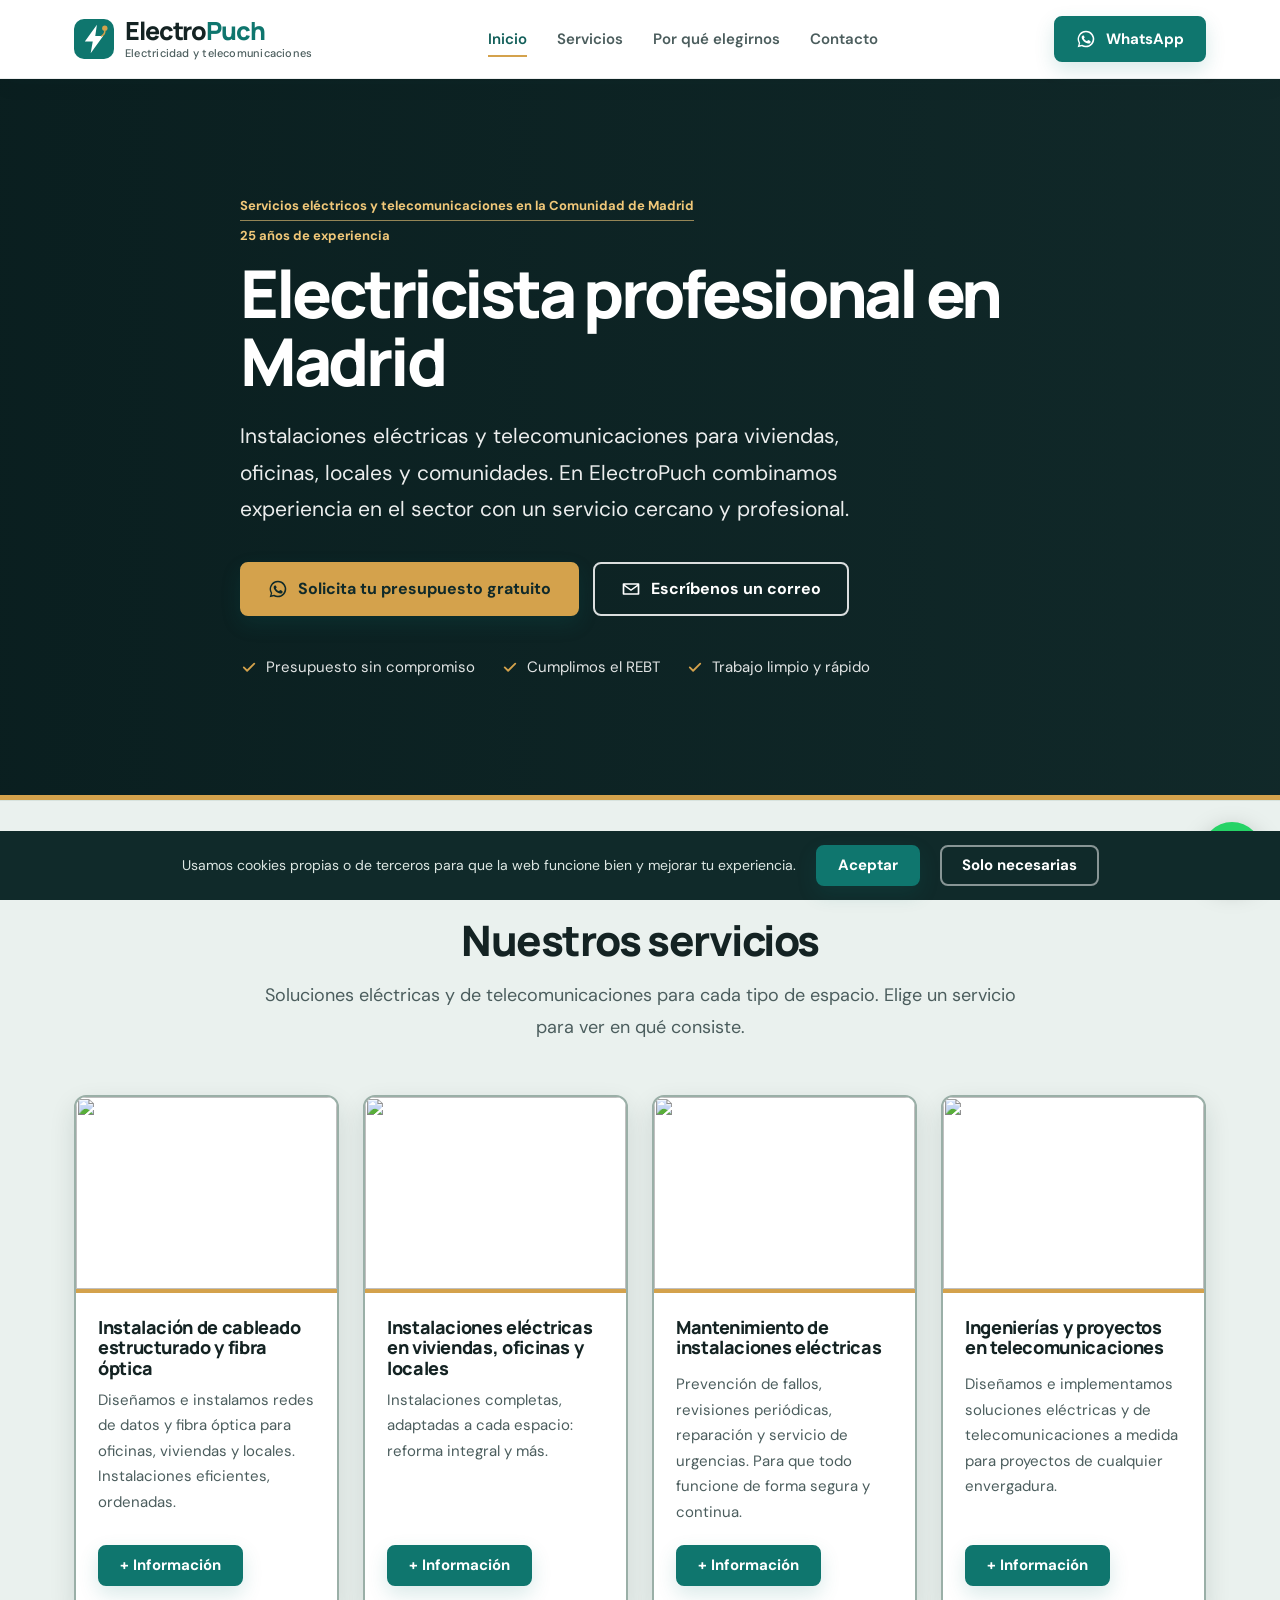
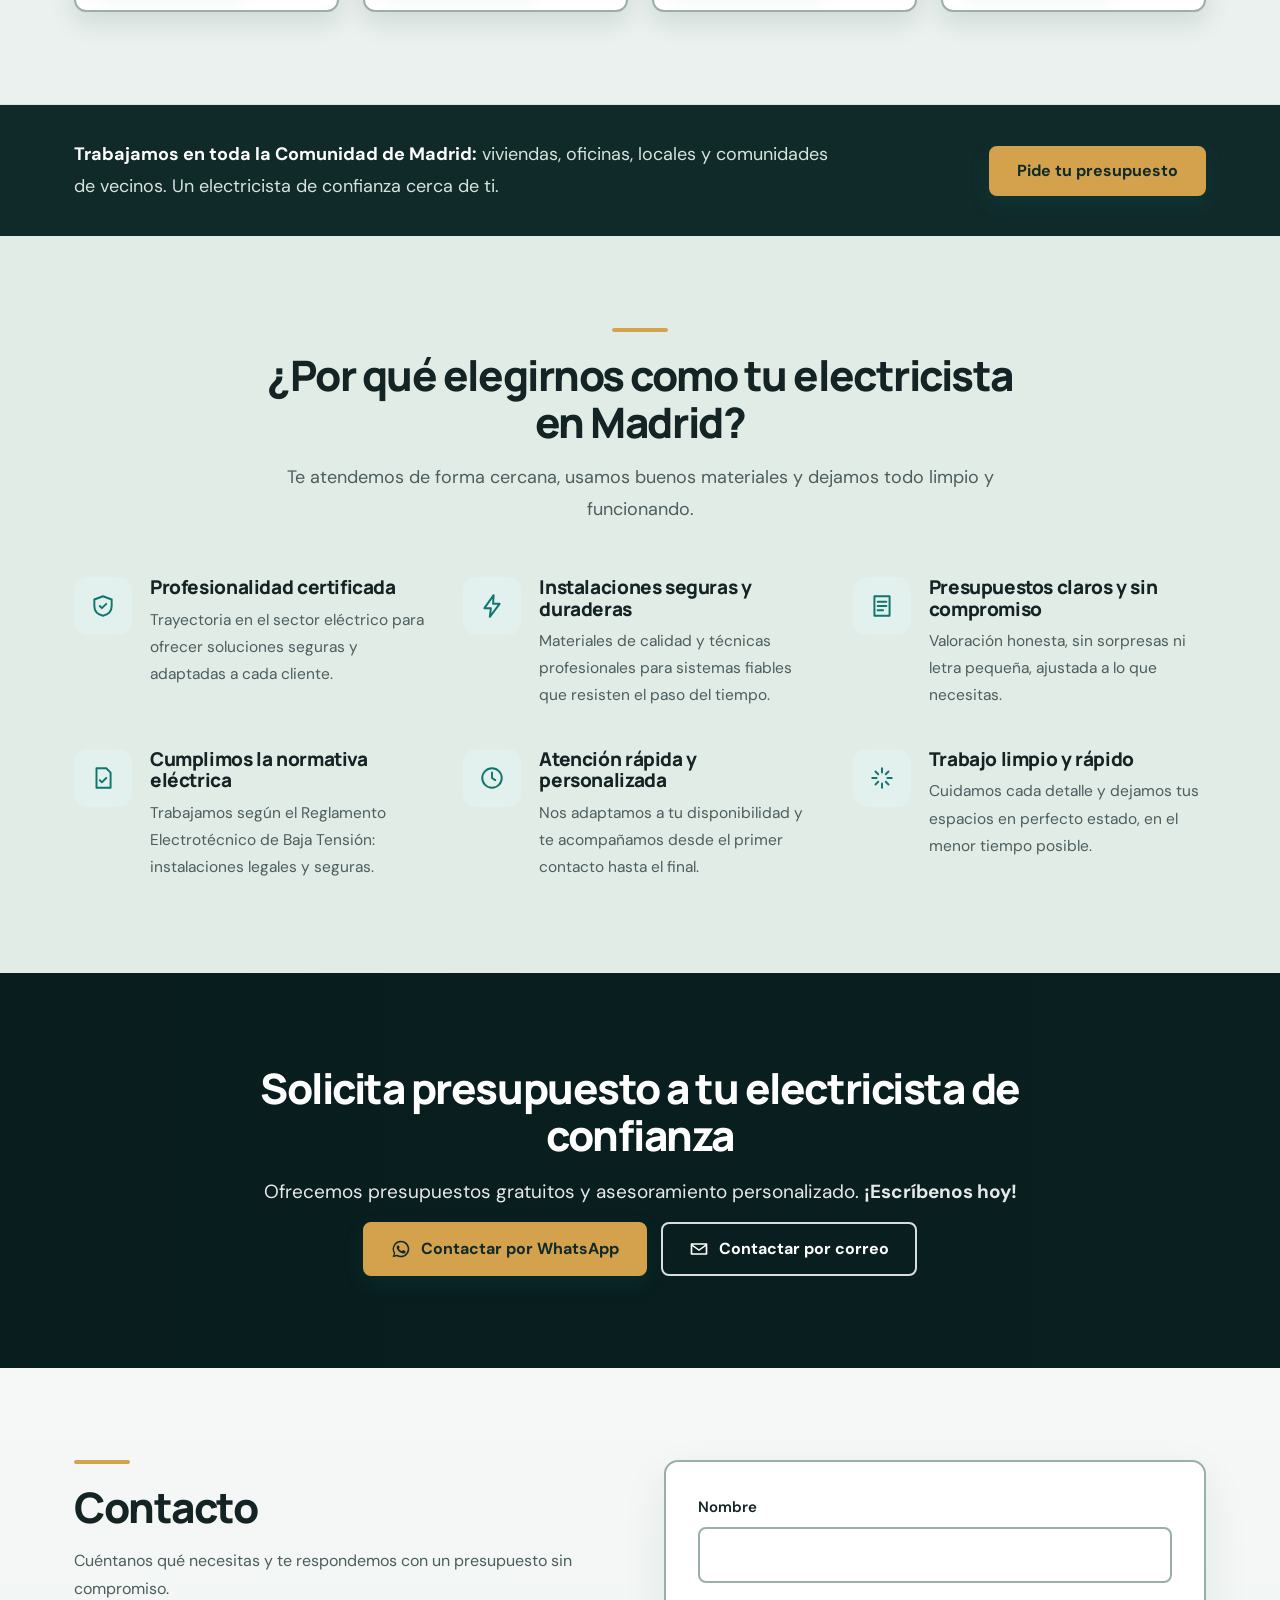
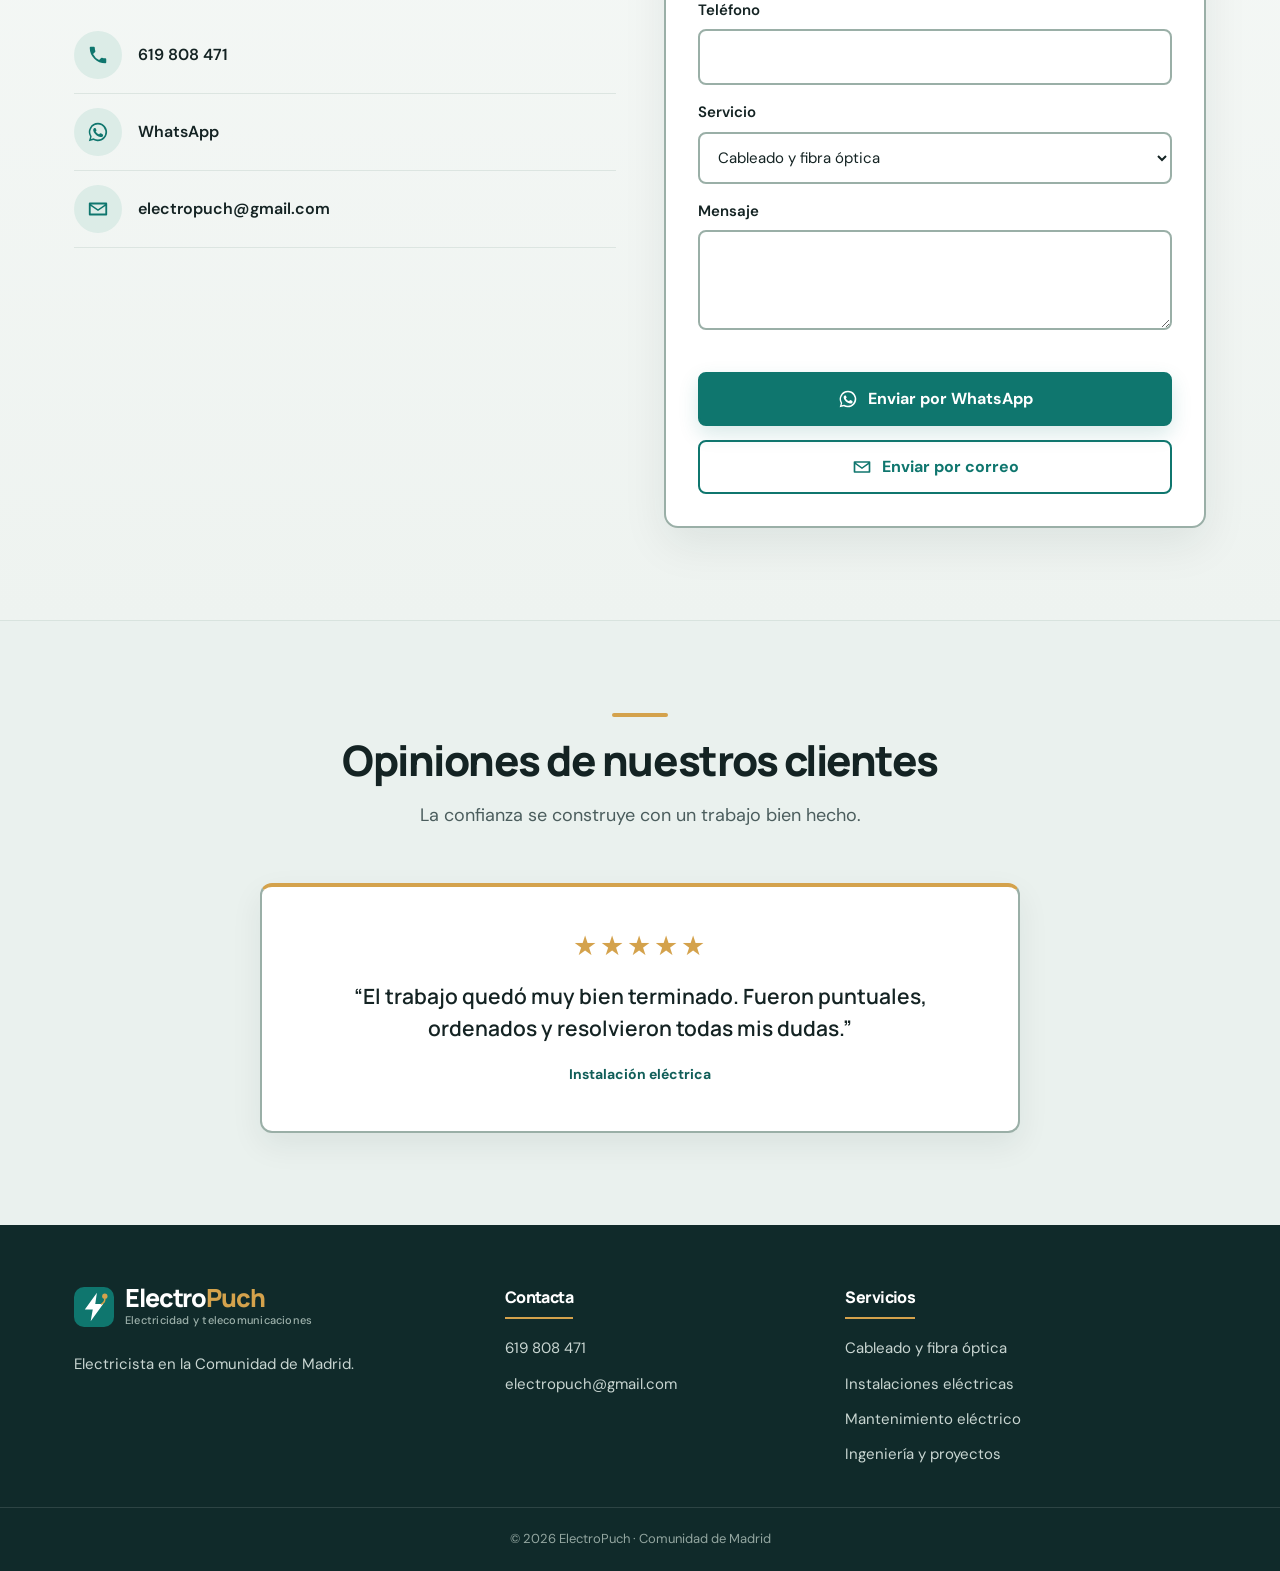
==== commit c314c3ac: "commit5" ====
--- a/index.html
+++ b/index.html
@@ -6,7 +6,7 @@
 <title>ElectroPuch</title>
 <meta name="description" content="Instalaciones eléctricas y telecomunicaciones para viviendas, oficinas, locales y comunidades en la Comunidad de Madrid. Presupuesto gratuito.">
 <meta name="theme-color" content="#0f766e">
-<link rel="icon" href="img/favicon.svg" type="image/svg+xml">
+<link rel="icon" href="/img/favicon.png" type="image/png">
 <link rel="preconnect" href="https://fonts.googleapis.com"><link rel="preconnect" href="https://fonts.gstatic.com" crossorigin>
 <link href="https://fonts.googleapis.com/css2?family=DM+Sans:wght@400;500;600;700&family=Manrope:wght@600;700;800&display=swap" rel="stylesheet">
 <link rel="stylesheet" href="css/styles.css">
@@ -32,7 +32,7 @@
 <main id="main">
 <section class="hero" id="inicio">
  <div class="w">
-  <span class="kicker">Servicios eléctricos y telecomunicaciones en la Comunidad de Madrid</span>
+  <span class="kicker">Servicios eléctricos y telecomunicaciones en la Comunidad de Madrid<span class="kicker-years">25 años de experiencia</span></span>
   <h1>Electricista profesional en Madrid</h1>
   <p class="lead">Instalaciones eléctricas y telecomunicaciones para viviendas, oficinas, locales y comunidades. En ElectroPuch combinamos experiencia en el sector con un servicio cercano y profesional.</p>
   <div class="btns">
@@ -66,7 +66,7 @@
    </div>
   </article>
   <article class="sv">
-  <div class="ph"><img src="https://files.catbox.moe/uz0x1k.jpg" alt="" loading="lazy" width="900" height="675"></div>
+  <div class="ph"><img src="https://files.catbox.moe/9rlonq.jpg" alt="" loading="lazy" width="900" height="675"></div>
    <div class="bd">
     <h3><a href="mantenimiento-instalaciones-electricas.html">Mantenimiento de instalaciones eléctricas</a></h3>
     <p>Prevención de fallos, revisiones periódicas, reparación y servicio de urgencias. Para que todo funcione de forma segura y continua.</p>
--- a/css/styles.css
+++ b/css/styles.css
@@ -72,6 +72,7 @@
 .hero h1{color:#fff;max-width:800px;margin-bottom:22px;line-height:1.03}
 .hero p.lead{font-size:clamp(18px,2vw,21px);max-width:640px;color:rgba(255,255,255,.92);margin-bottom:34px}
 .kicker{display:inline-block;font:700 13px/1 var(--f-body);color:#f1c879;margin-bottom:18px}
+.kicker-years{display:block;border-top:1px solid rgba(241,200,121,.6);margin-top:8px;padding-top:8px}
 .hero-points{display:flex;flex-wrap:wrap;gap:10px 26px;list-style:none;margin:38px 0 0;padding:0;font-size:15px;color:rgba(255,255,255,.88)}
 .hero-points li{display:flex;align-items:center;gap:8px}
 .hero-points svg{width:18px;height:18px;stroke:var(--gold);fill:none;stroke-width:2.4;stroke-linecap:round;stroke-linejoin:round}
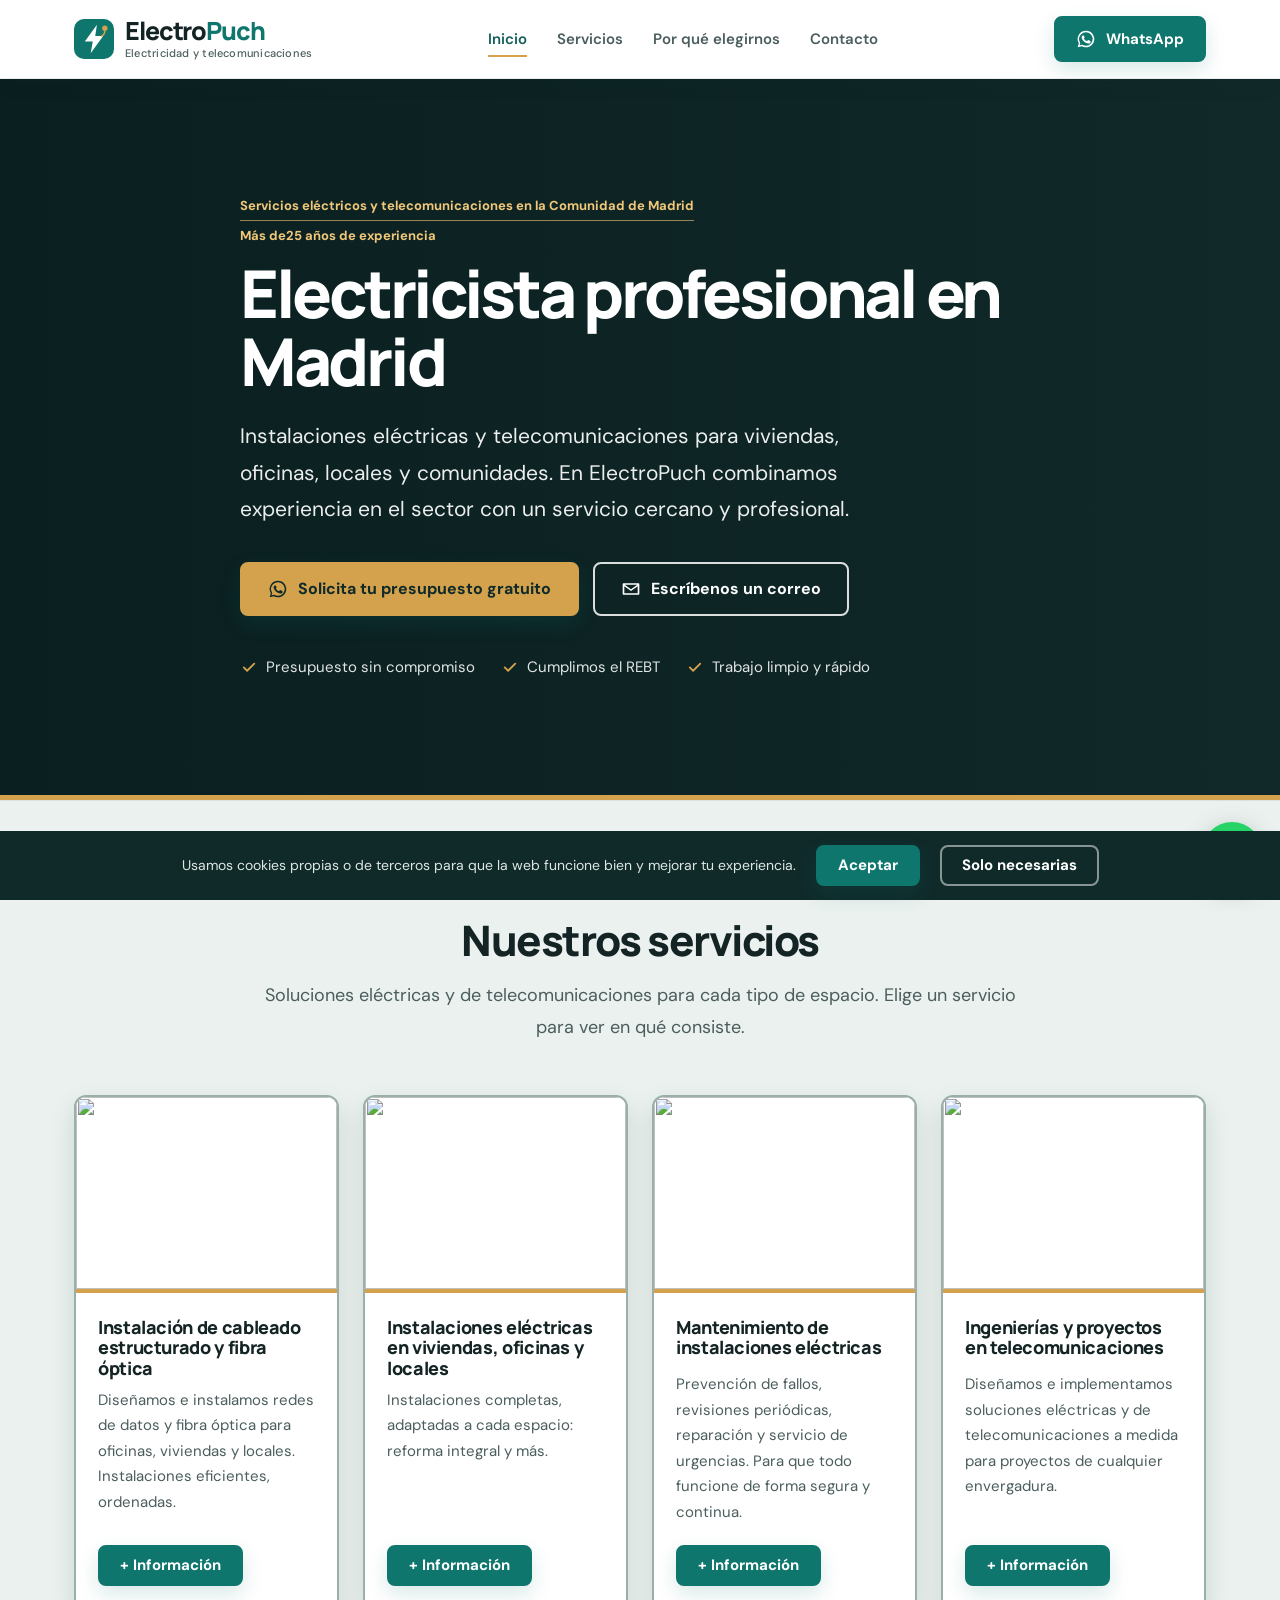
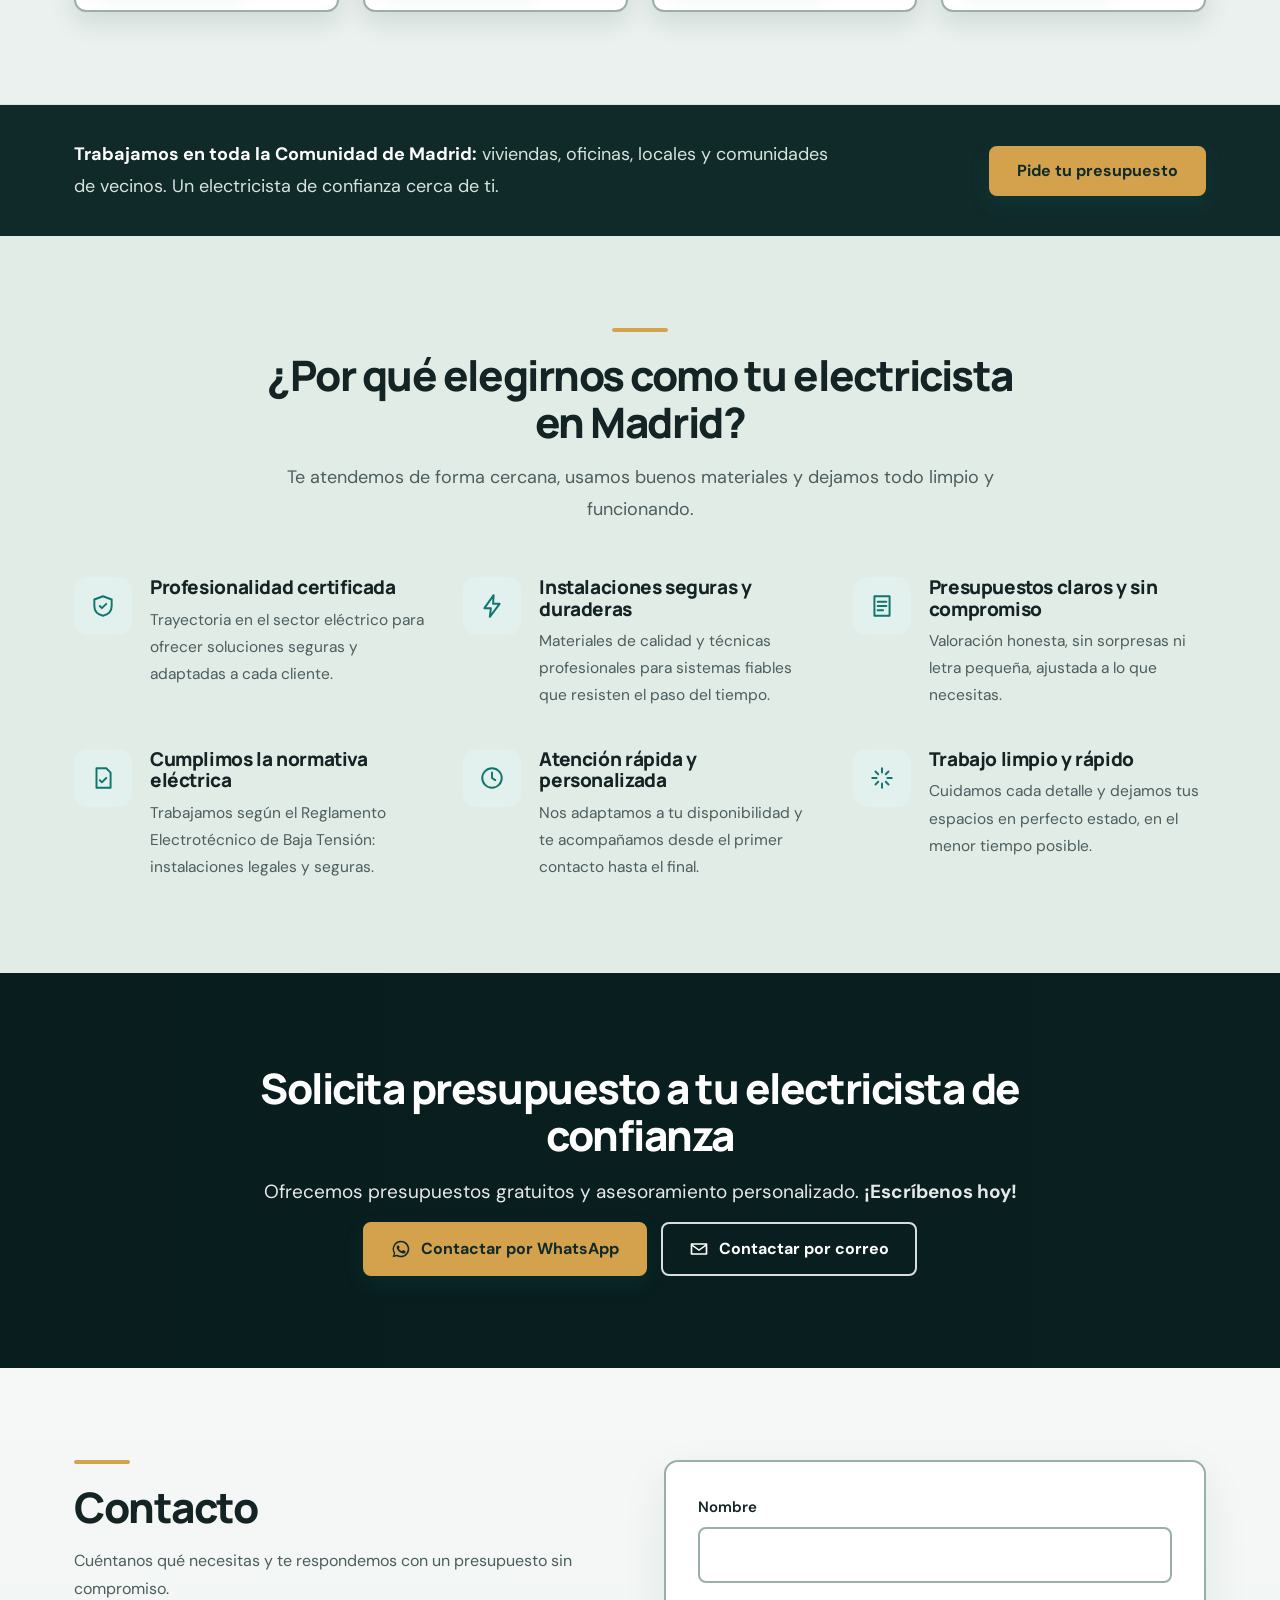
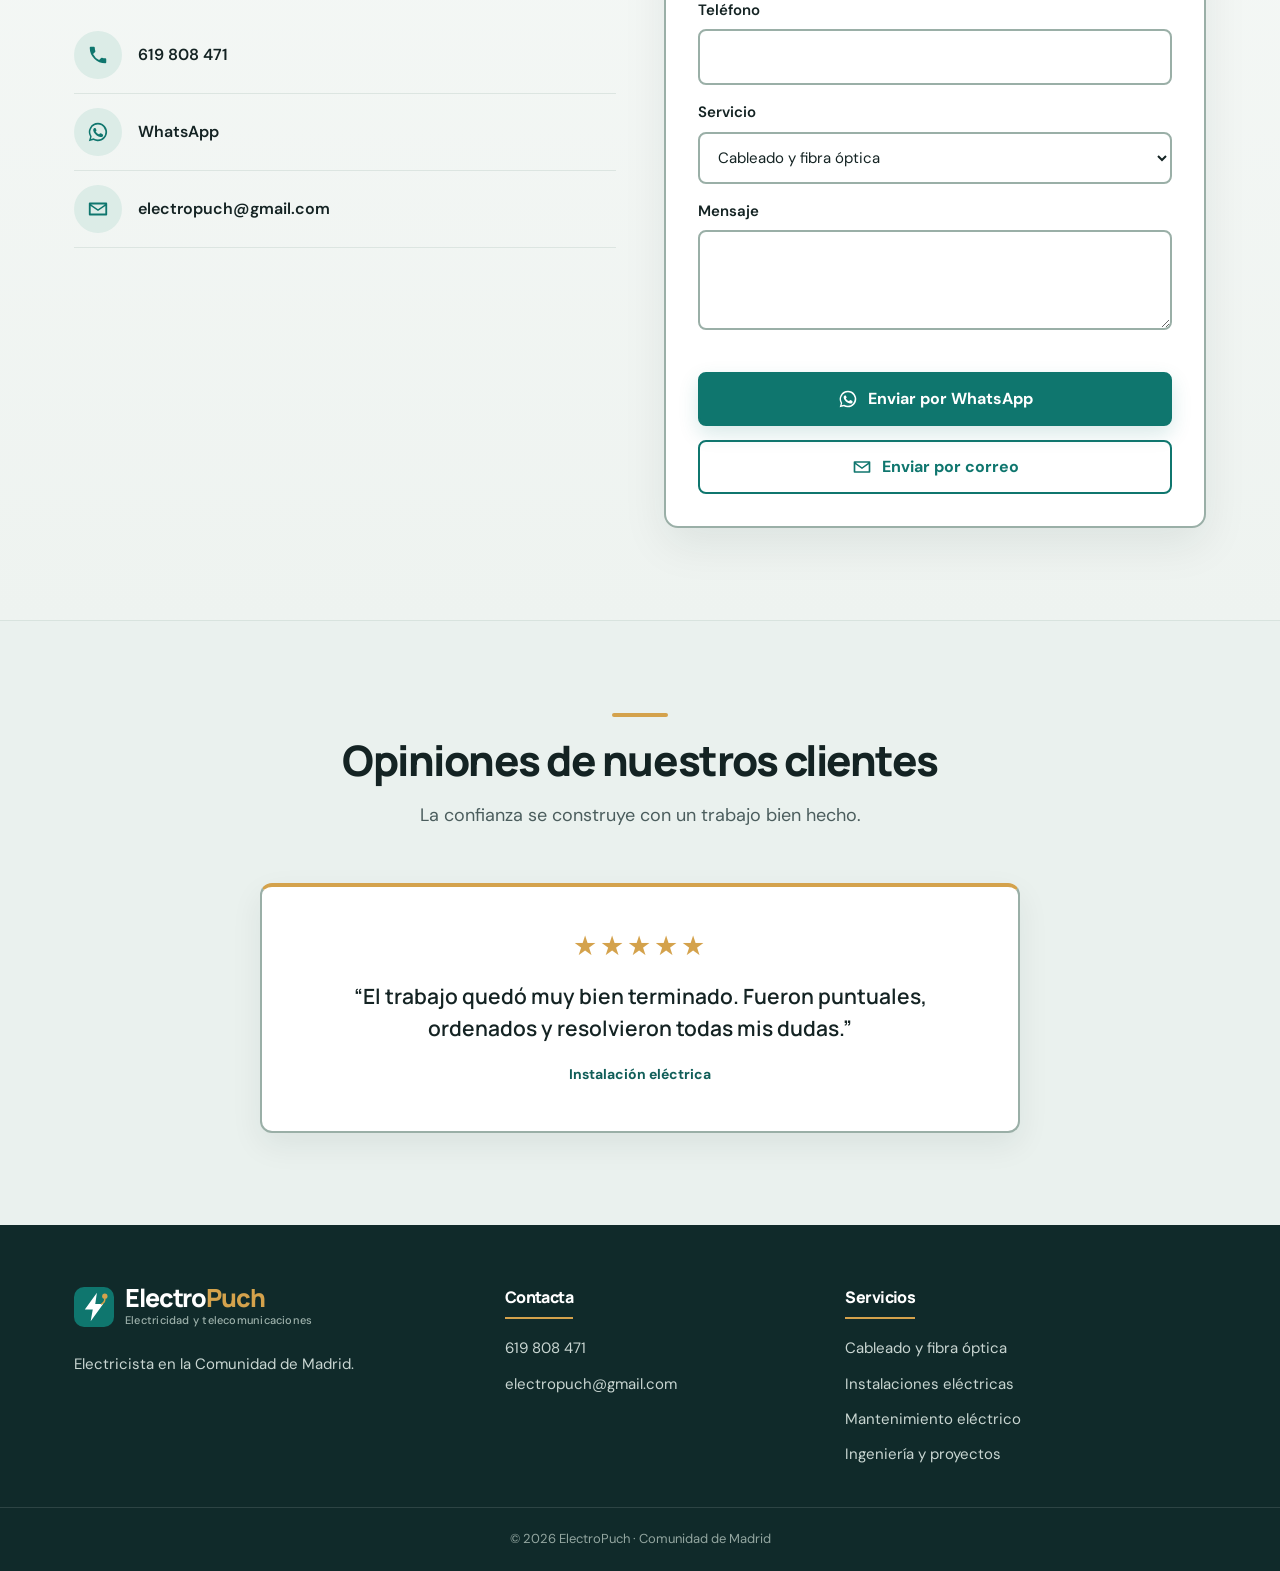
==== commit 7f3c3f05: "commit6" ====
--- a/index.html
+++ b/index.html
@@ -32,7 +32,7 @@
 <main id="main">
 <section class="hero" id="inicio">
  <div class="w">
-  <span class="kicker">Servicios eléctricos y telecomunicaciones en la Comunidad de Madrid<span class="kicker-years">25 años de experiencia</span></span>
+  <span class="kicker">Servicios eléctricos y telecomunicaciones en la Comunidad de Madrid<span class="kicker-years">Más de25 años de experiencia</span></span>
   <h1>Electricista profesional en Madrid</h1>
   <p class="lead">Instalaciones eléctricas y telecomunicaciones para viviendas, oficinas, locales y comunidades. En ElectroPuch combinamos experiencia en el sector con un servicio cercano y profesional.</p>
   <div class="btns">
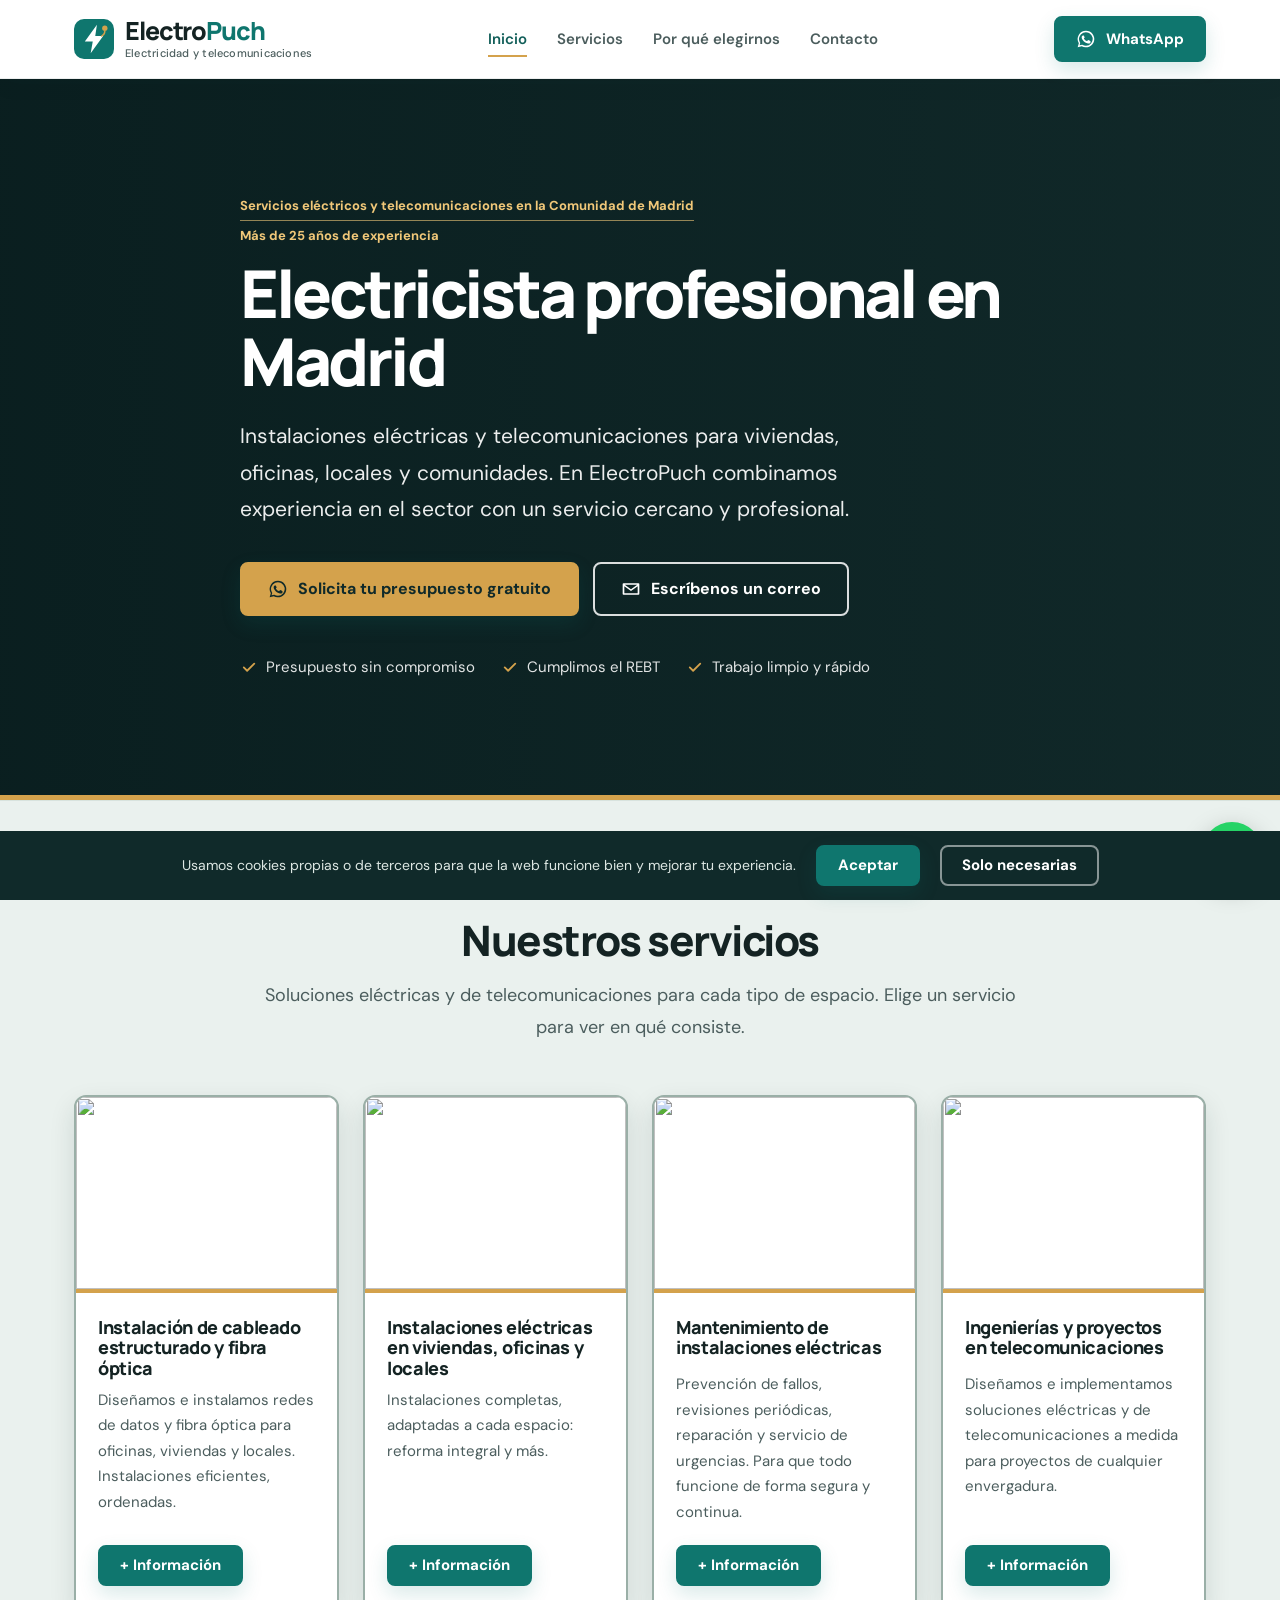
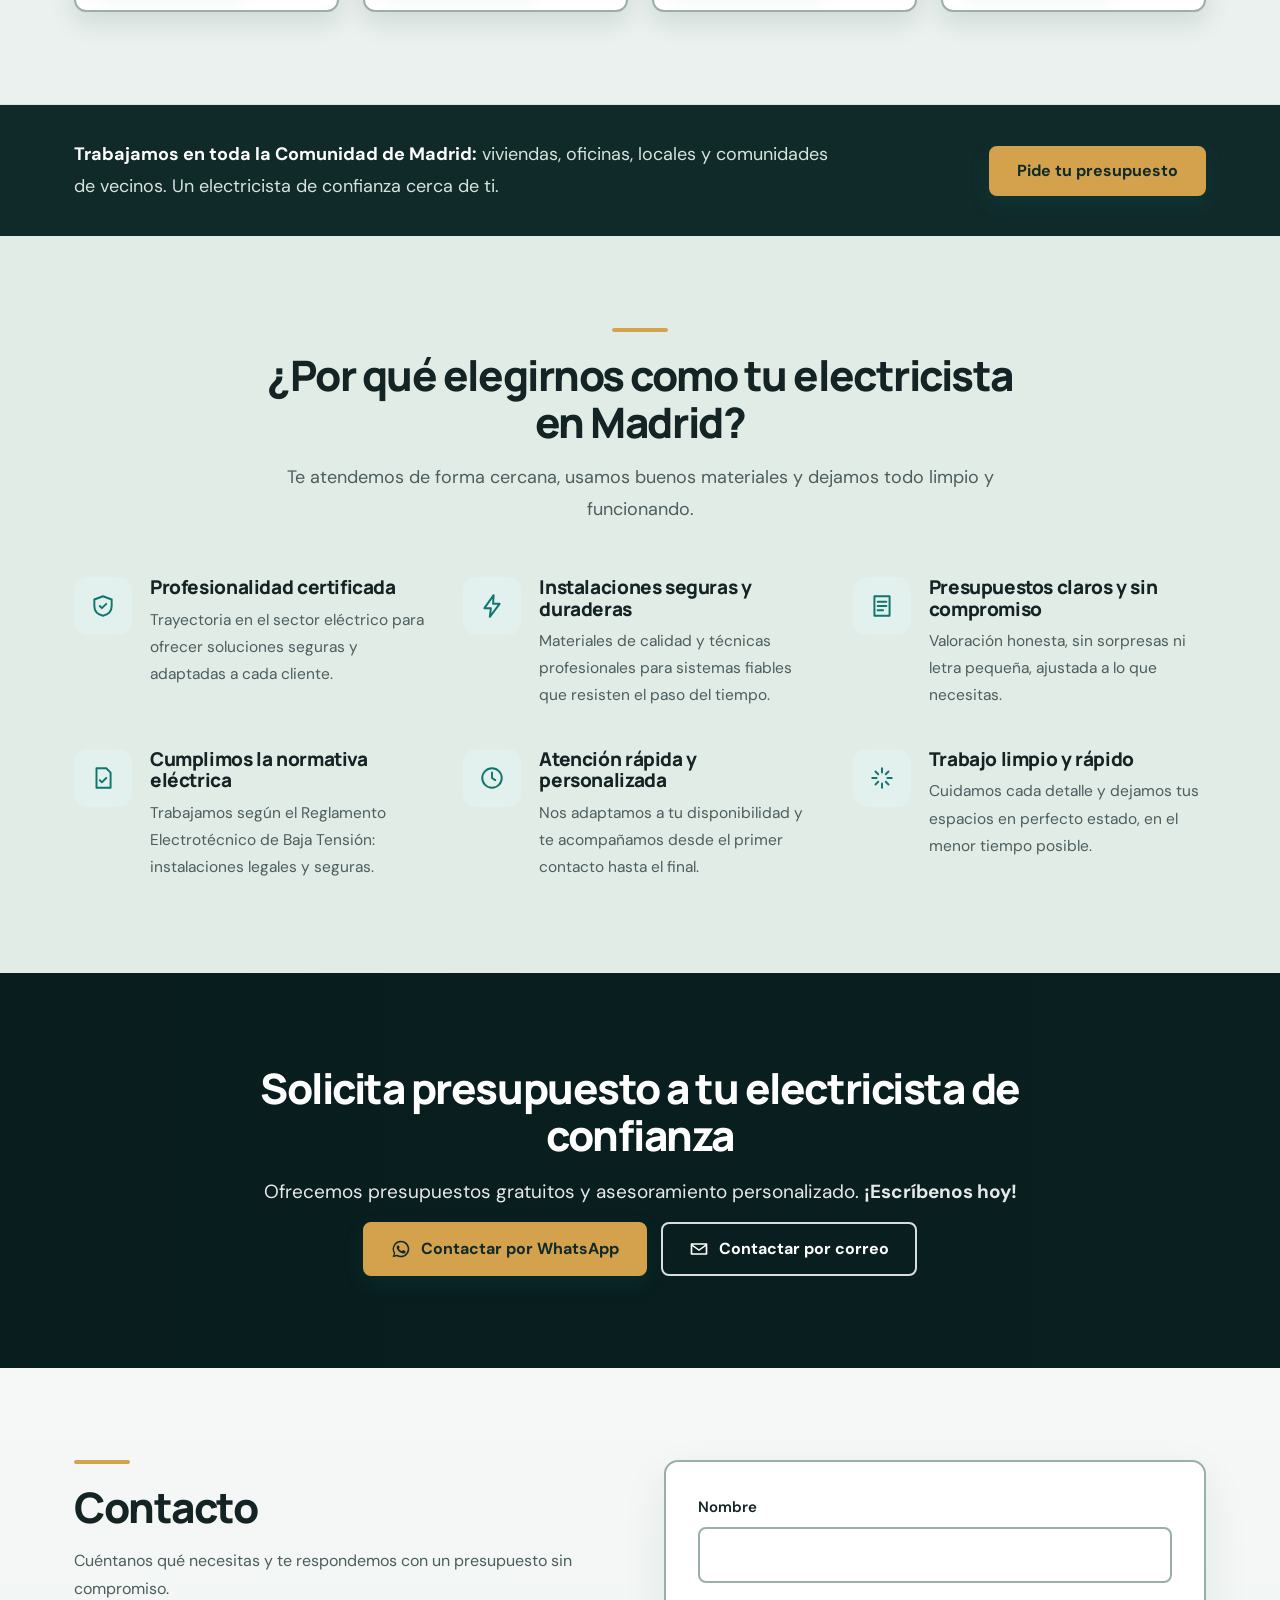
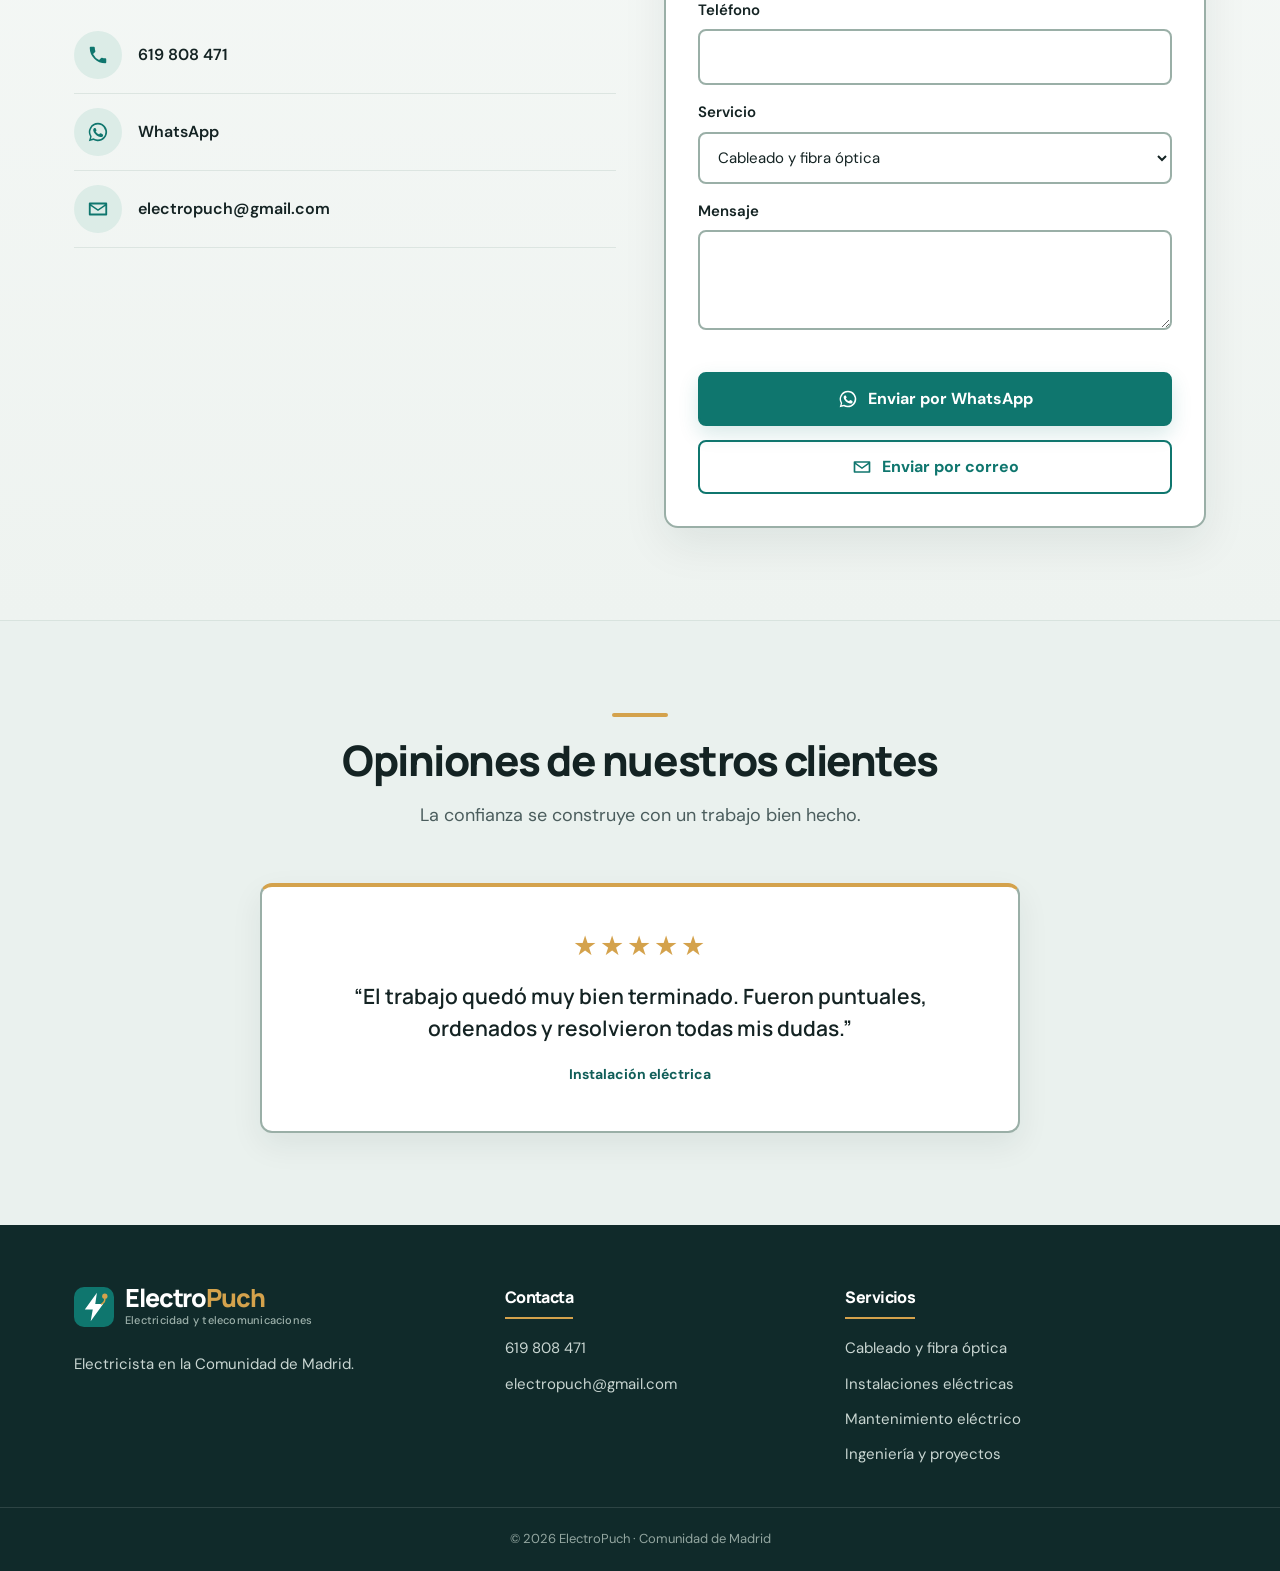
==== commit 5a110227: "commit7" ====
--- a/index.html
+++ b/index.html
@@ -32,7 +32,7 @@
 <main id="main">
 <section class="hero" id="inicio">
  <div class="w">
-  <span class="kicker">Servicios eléctricos y telecomunicaciones en la Comunidad de Madrid<span class="kicker-years">Más de25 años de experiencia</span></span>
+  <span class="kicker">Servicios eléctricos y telecomunicaciones en la Comunidad de Madrid<span class="kicker-years">Más de 25 años de experiencia</span></span>
   <h1>Electricista profesional en Madrid</h1>
   <p class="lead">Instalaciones eléctricas y telecomunicaciones para viviendas, oficinas, locales y comunidades. En ElectroPuch combinamos experiencia en el sector con un servicio cercano y profesional.</p>
   <div class="btns">
